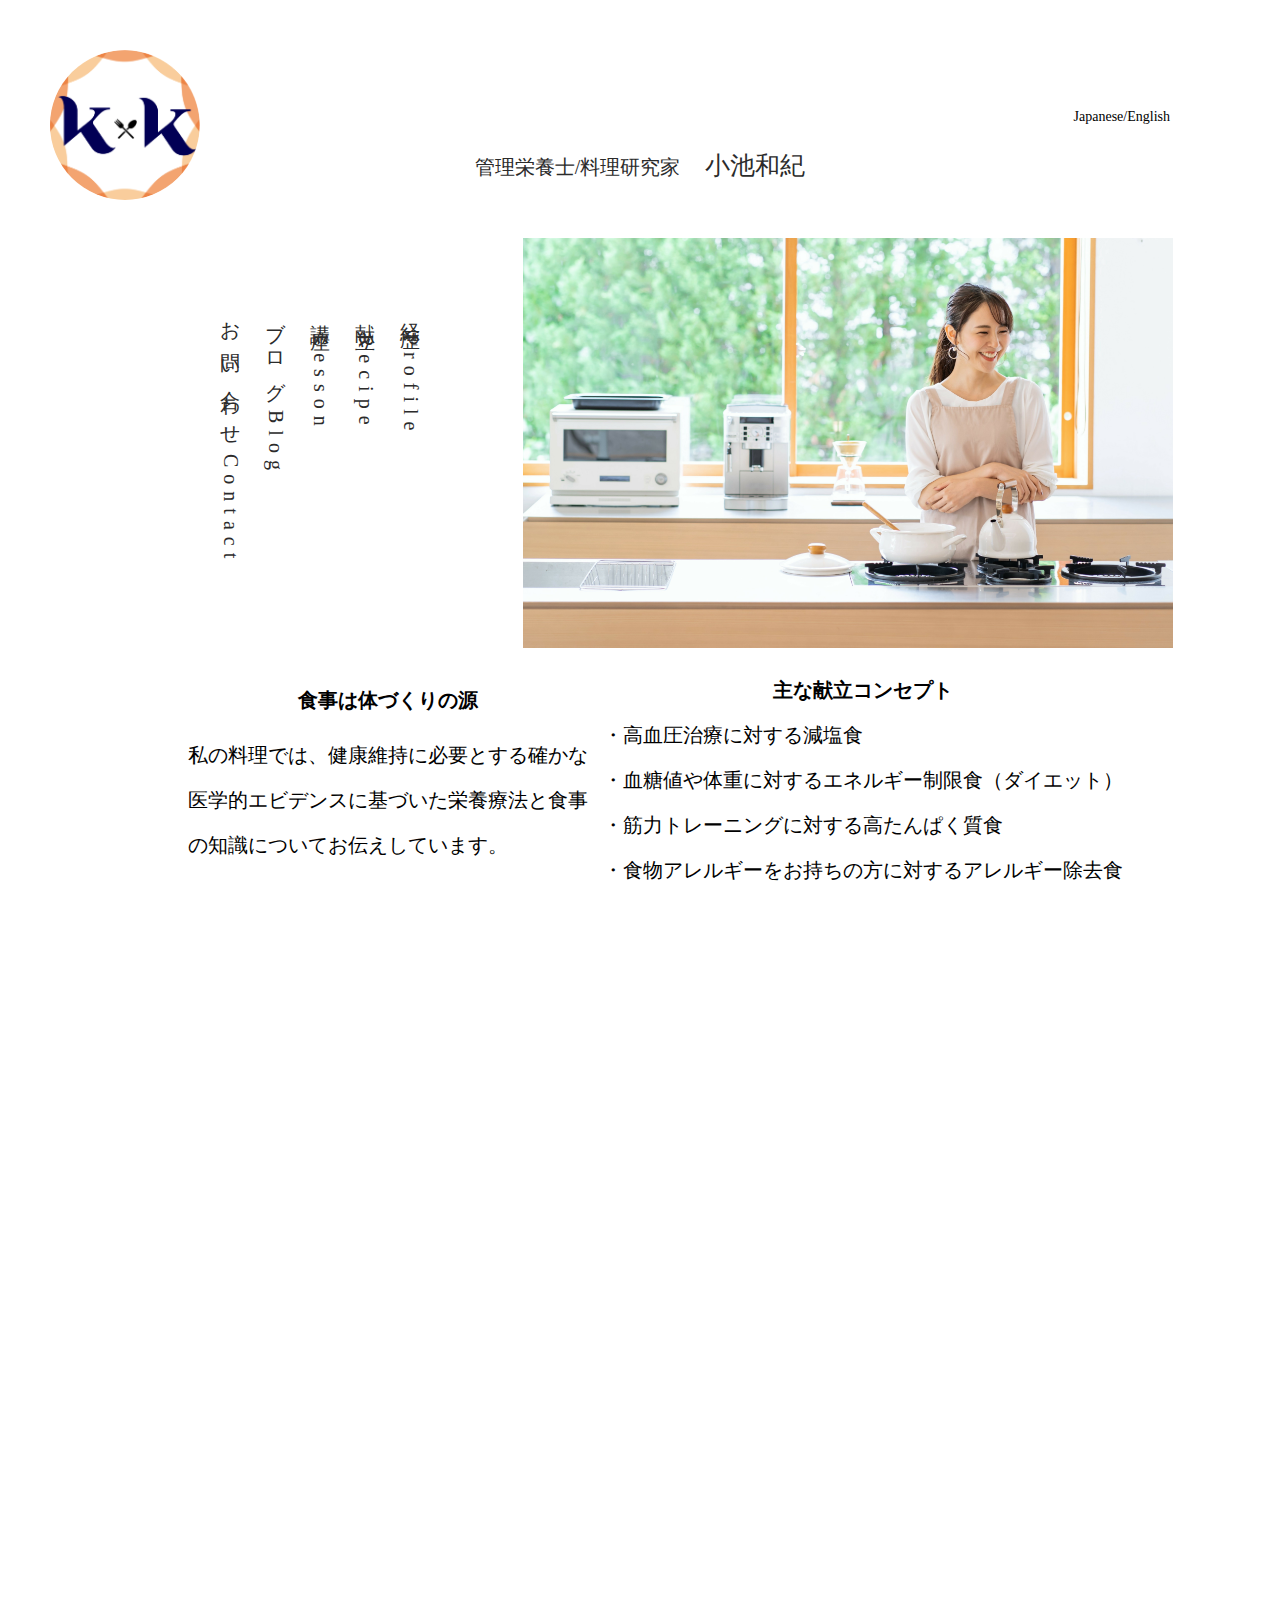
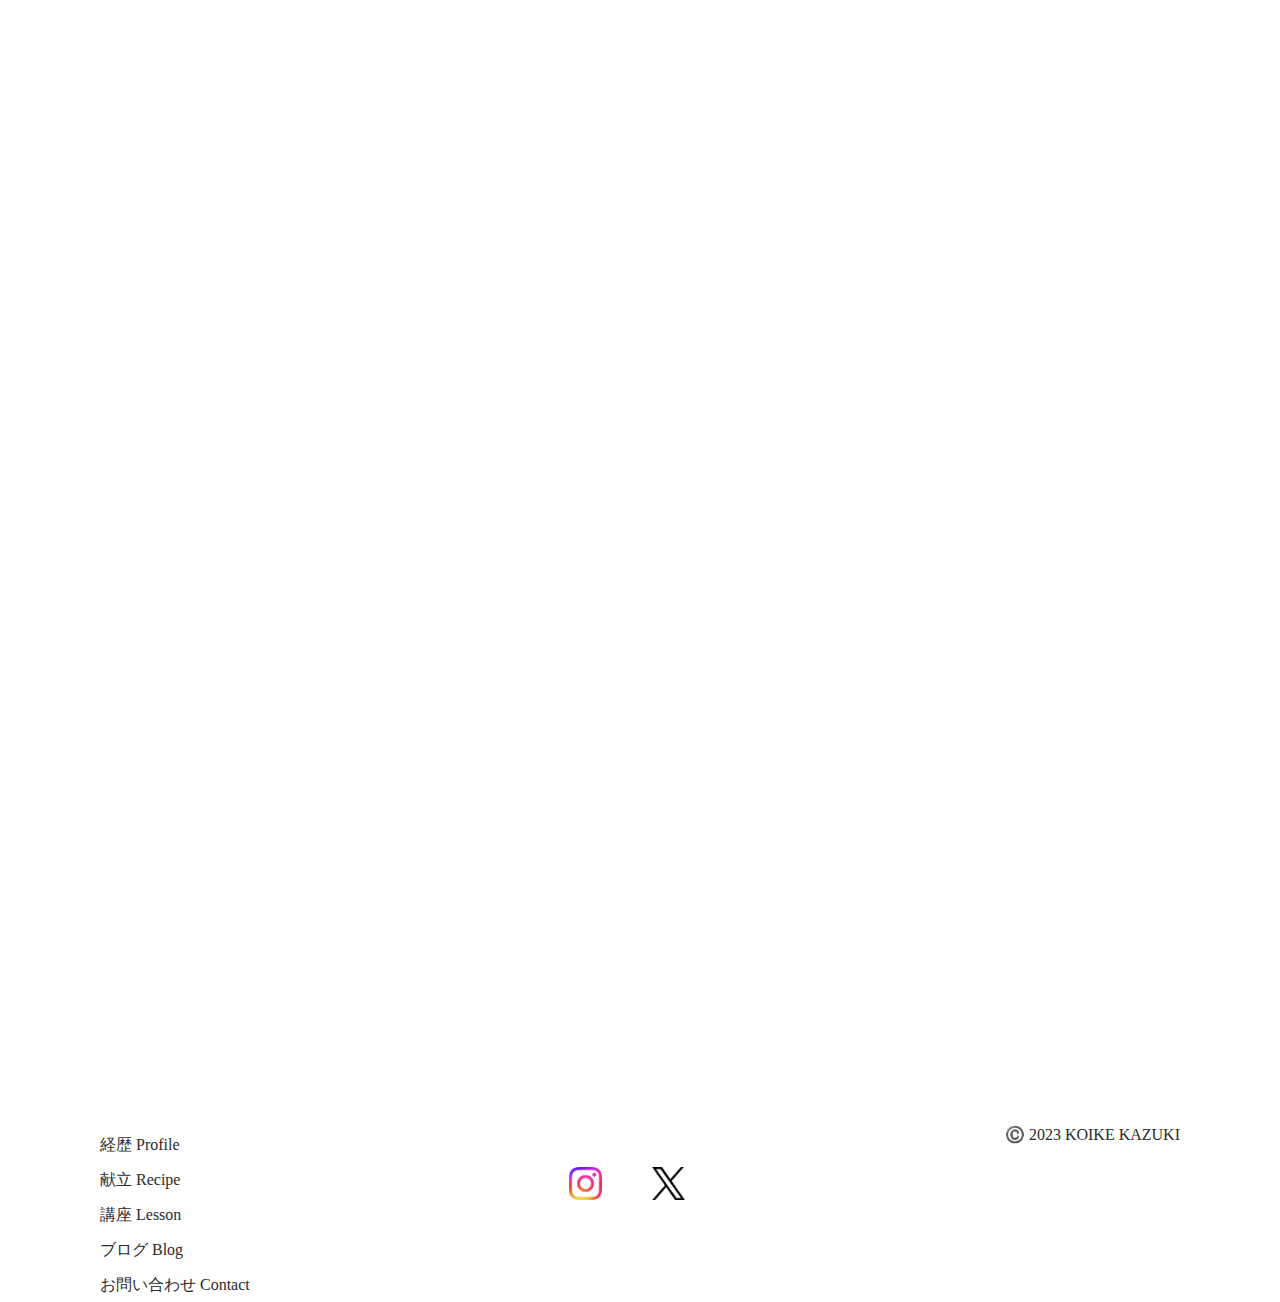
==== html/index.html @ e62d1db0 "Add files via upload" ====
<!DOCTYPE html>
<html lang="ja">
<head>
  <meta charset="utf-8">
  <meta name="viewport" content="width=device-width, initial-scale=1">
  <title>ホーム ｜ 管理栄養士 料理研究家 小池和紀 </title>
  <link rel="stylesheet" type="text/css" href="../css/reset.css">
  <link rel="stylesheet" type="text/css" href="../css/style.css">
  <link rel="icon" href="../img/mv_logo_03.png">
  <script
    src="https://code.jquery.com/jquery-3.7.1.min.js"
    integrity="sha256-/JqT3SQfawRcv/BIHPThkBvs0OEvtFFmqPF/lYI/Cxo="
    crossorigin="anonymous"></script>
  <script> alert('採用担当者様へ\nこの度は私のポートフォリオサイトを見ていただき誠に有難うございます。\nこのサイトでは、自分のプロフィールと架空の料理研究家を重ねて想定し作成しました。\nテーマは四季を大切にした暖かい印象のサイトです。\n今回はハロウィンも近いため、ハロウィン仕様にしています。\nどうぞよろしくお願い致します。'); </script>
  <script> alert('【注意！】今回、ブログ、SNSのリンク先は設定していません。'); </script>


  <link href="https://fonts.googleapis.com/css2?family=Zen+Old+Mincho&display=swap" rel="stylesheet">
</head>

<body>
<div class="l-wrapper">
<!-- ヘッダー -->
<header class="l-header">
<!-- ヘッダーロゴ -->
  <a href="index.html"><img src="../img/mv_logo_03.png" alt=ロゴ class="l-header__logo"></a>
       <div class="l-header__lang">Japanese/English</div>
<!-- ======================ハンバーガーメニュー部分============================  -->
<div class="nav">
  <input id="drawer_input" class="drawer_hidden" type="checkbox">
  <label for="drawer_input" class="drawer_open"><span></span></label>
  <!-- メニュー -->
  <nav class="nav_content">
    <ul class="nav_list">
      <li><a href="profile.html">経歴 Profile</a></li>
      <li><a href="recipe.html">献立 Recipe</a></li>
      <li><a href="lesson.html">講座 Lesson</a></li>
      <li><a href="" target="_blank" rel="noopener noreferrer">ブログ Blog</a></li>
      <li><a href="contact.html">お問い合わせ Contact</a></li>
    </ul>
  </nav>
</div>
<!-- ======================ハンバーガーメニュー部分============================  -->
</header>
<!-- メイン -->
<main>
  <div class="l-maintitle">
    <a href="index.html"><h1>管理栄養士/料理研究家<span class="c-indexname">&emsp;小池和紀</span></h1></a>
  </div>

<section class="l-main1">
    <nav class="l-mainnav">
      <ul>
      <li><a href="profile.html">経歴 Profile</a></li>
      <li><a href="recipe.html">献立 Recipe</a></li>
      <li><a href="lesson.html">講座 Lesson</a></li>
      <li><a href="" target="_blank" rel="noopener noreferrer">ブログ Blog</a></li>
      <li><a href="contact.html">お問い合わせ Contact</a></li>
      </ul>
    </nav>
      <div class="slide-items" id="js-slide">
      <img src="../img/index_bnr_04.jpeg" alt=メインバナー class="c-main1__bnrimg">
      <img src="../img/index_bnr_01.jpeg" alt=メインバナー class="c-main1__bnrimg">
      <img src="../img/index_bnr_03.jpeg" alt=メインバナー class="c-main1__bnrimg">
      </div>
</section>

<section class="l-main2">
  <div class="l-main2__explain">
      <h2>食事は体づくりの源</h2>
      <p>私の料理では、健康維持に必要とする確かな<br>医学的エビデンスに基づいた栄養療法と食事<br>の知識についてお伝えしています。</p>
  </div>
  <div class="l-main2__concept">
      <h3>主な献立コンセプト</h3>
      <ul>
        <li>・高血圧治療に対する減塩食</li>
        <li>・血糖値や体重に対するエネルギー制限食（ダイエット）</li>
        <li>・筋力トレーニングに対する高たんぱく質食</li>
        <li>・食物アレルギーをお持ちの方に対するアレルギー除去食</li>
      </ul>
  </div>
</section>

<section>
 <div class="l-info u-fade-type-up js-scroll-trigger">
      <h1 class="l-info__title">&emsp;infomation<br>&emsp;お知らせ</h1>
    <div class="l-info__contents">
      <p>2023.11.11【学会発表】<br>第45回日本臨床栄養学会総会・第44回日本臨床栄養協会総会<br>第21回大連合大会にて演題発表を予定しています！</p>
        <a href="" ><img src="../img/index_info_01.jpeg" alt="食物アレルギー講座" class="c-info__img"></a>
    </div>

    <span class="l-underline"></span>
    <div class="l-info__contents">
      <p><br>2020.11.22　【市民公開講座】<br>「市民のためのアレルギー基礎知識」にて演題発表しました！</p>
        <a href="" ><img src="../img/index_info_02.jpeg" alt="学会発表1" class="c-info__img"></a>
    </div>

    <span class="l-underline"></span>
    <div class="l-info__contents">
      <p><br>2017.11.14　【学会発表】<br>第54回糖尿病学会近畿地方会にて演題発表しました！</li></p>
          <a href="" ><img src="../img/index_info_03.jpeg" alt="学会発表2" class="c-info__img"></a>
    </div>

    <span class="l-underline"></span>
    <div class="l-info__contents">
      <p><br>2017.11.14　【学会発表】<br>第54回糖尿病学会近畿地方会にて演題発表しました！</li></p>
          <a href="" ><img src="../img/index_info_04.jpeg" alt="学会発表2" class="c-info__img"></a>
    </div>

    <span class="l-underline"></span>
    <div class="l-info__contents">
      <p><br>2017.11.14　【学会発表】<br>第54回糖尿病学会近畿地方会にて演題発表しました！</li></p>
          <a href="" ><img src="../img/index_info_05.jpeg" alt="学会発表2" class="c-info__img"></a>
    </div>

    <div class="c-catch">
            <a href="profile.html">Profile</a>
    </div>
</div>
</section>

    <section>
 <div class="l-recipe u-fade-type-up js-scroll-trigger">
  　<h1 class="l-recipe__title">&emsp;Pickup Recipe<br>&emsp;最近の献立</h1>
      <ul class="l-recipe__contents">
<div class="c-newicon">
        <li><a href="" ><img src="../img/index_recipe_01.jpeg"  alt="肉じゃが" class="c-recipe__img"></a></li>
</div>
        <li><a href="" ><img src="../img/index_recipe_02.jpeg"  alt="かぼちゃグラタン" class="c-recipe__img"></a></li>
        <li><a href="" ><img src="../img/index_recipe_03.jpeg"  alt="具たっぷり野菜スープ" class="c-recipe__img"></a></li>
        <li><a href="" ><img src="../img/index_recipe_04.jpeg"  alt="ボロネーゼ風" class="c-recipe__img"></a></li>
        <li><a href="" ><img src="../img/index_recipe_05.jpeg"  alt="カボチャコロッケ" class="c-recipe__img"></a></li>
        <li><a href="" ><img src="../img/index_recipe_06.jpeg"  alt="パンプキンサラダ" class="c-recipe__img"></a></li>
    </ul>
      <div class="c-catch">
        <a href="Recipe.html">More</a>
      </div>
</div>
    </section>
</main>

<!-- フッター -->
<footer class="l-footer">
  <nav class="l-footer__nav">
    <ul>
      <li><a href="profile.html">経歴 Profile</a></li>
      <li><a href="recipe.html">献立 Recipe</a></li>
      <li><a href="lesson.html">講座 Lesson</a></li>
      <li><a href="">ブログ Blog</a></li>
      <li><a href="contact.html">お問い合わせ Contact</a></li>
    </ul>
  </nav>

<nav class="l-footer__SNS">
  <ul class="l-button__SNS">
    <li><a href=""><img src="../img/SNS_Instagram_logo.png" alt="Instagram" class="c-button__SNS c-button__Instagram"</a></li>
    <li><a href=""><img src="../img/SNS_X_logo-black.png" alt="X" class="c-button__SNS c-button__X"</a></li>
  </ul>
</nav>
  <p class="l-footer__copyright">©️ 2023 KOIKE KAZUKI</p>

</footer>

<script src="../script/app.js"></script>

</div>
</body>
</html>
---- css/style.css ----
@charset "UTF-8";
/* reset.css済み */
/* Foundation */
/*========================================
  リンク
========================================*/
a,
a:active,
a:focus {
  color: #2b2b2b;
  text-decoration: none;
}
html, body {
  width: 100%;
}
/*========================================
  PCコンテンツ幅
========================================*/
header {
  max-width: 1366px;
  margin: 0 auto;
}
footer {
  max-width: 1366px;
  margin: 0 auto;
  }
main {
  max-width: 1366px;
  margin: 0 auto;
}
/*========================================
  背景画像設定
========================================*/
.l-wrapper {
  background-image: url("../img/all_bg_img01.png");
  background-size: cover;
  background-repeat: no-repeat;
}
@media screen and (max-width: 750px) {
.l-wrapper {
  background-size: 100%;
  }
}
@media screen and (max-width: 414px) {
.l-wrapper {
  background-size: 100% 100%;
  }
}
.l-wrapper2 {
  background-image: url("../img/all_bg_img01.png");
  background-size: cover;
  background-repeat: no-repeat;
}
@media screen and (max-width: 750px) {
.l-wrapper2 {
  background-size: 100%;
  }
}

/*========================================
  各layout
========================================*/
/* *********************ヘッダー設定******************** */
.l-header {
  width: 100%;
  display: flex;
  justify-content: space-between;
}
@media screen and (max-width: 750px) {
.l-header {
  width: 55%;
  }
}
@media screen and (max-width: 414px) {
.l-header {
  width: 30%;
  margin: 0;
  }
}
.l-header__lang {
  font-size: 14px;
  text-align: right;
  margin: 110px 110px 0 0;
}
@media screen and (max-width: 750px) {
.l-header__lang {
  margin-left: 100px;
  margin-top: 130px;
  }
}
.l-header__logo {
  width: 150px;
  height: auto;
  margin: 50px 0 0 50px;
  border-radius: 100px;
}
@media screen and (max-width: 750px) {
.l-header__logo {
  margin: 50px 0 0 0px;
  }
}
@media screen and (max-width: 414px) {
.l-header__logo {
  margin: 50px 0 0 30px;
  width: 100px;
  height: auto;
  }
}
.l-headernav {
  width: 400px;
  display:flex;
  justify-content: space-between;
  margin-top :110px;
}
@media screen and (max-width: 750px) {
.l-headernav {
  display: none;
  }
}
/* *********************メインコンテンツ設定******************** */
/* index */
.l-maintitle {
  width: 100%;
  text-align: center;
  font-size: 20px;
  font-family: YuMincho;
  margin-top: -50px;
  margin-bottom: 60px;
}
@media screen and (max-width: 750px) {
.l-maintitle {
  width: 100%;
  margin-top: 30px;
  text-align: center;
  }
}
.l-main1 {
  width: 100%;
  display: flex;
  justify-content: center;
  margin-bottom: 50px;
}
@media screen and (max-width: 750px) {
.l-main1 {
 width: 100%;
  }
}
.l-mainnav {
  writing-mode: vertical-rl;
  margin: 70px 40px 0 0;
  line-height: 45px;
  font-family: Yumincho;
  font-size: 20px;
  letter-spacing: 7px;
}
@media screen and (max-width: 750px) {
.l-mainnav {
  display: none;
  }
}
.l-main2 {
  width: 100%;
  display: flex;
  justify-content: space-around;

}
@media screen and (max-width: 750px) {
.l-main2 {
  width: 100%;
  display: initial;

 }
}
@media screen and (max-width: 414px) {
.l-main2 {
  width: 100%;
  font-size: 15px;
 }
}
.l-main2__explain {
  margin: -30px 0 140px 180px;
  font-size: 20px;
  line-height: 45px;
}
@media screen and (max-width: 750px) {
.l-main2__explain {
  margin: initial;
  font-size: 16px;
  text-align: center;
  display: block;
  margin-top: -20px;
  margin-bottom: 10px;
 }
}
@media screen and (max-width: 750px) {
.l-main2__explain > p{
  text-align: left;
	display: inline-block;
  line-height: 40px;
 }
}
@media screen and (max-width: 750px) {
.l-main2__explain > p{
  font-size: 14px;
 }
}
.l-main2__explain > h2{
  font-weight: bold;
  text-align: center;
}
.l-main2__concept {
  margin: -30px 150px 140px 0;
  font-size: 20px;
  line-height: 45px;
}
@media screen and (max-width: 750px) {
.l-main2__concept {
  margin: initial;
  font-size: 16px;
  text-align: center;
  display: block;
  margin-bottom: 20px;
 }
}
.l-main2__concept > h3{
  font-weight: bold;
  text-align: center;
}
@media screen and (max-width: 750px) {
.l-main2__concept > ul{
  text-align: left;
	display: inline-block;
  line-height: 40px;
 }
}
@media screen and (max-width: 414px) {
.l-main2__concept > ul{
  font-size: 14px;
 }
}
/* ========================================================= */
.l-info,
.l-recipe,
.l-contact,
.l-profile,
 {
  width: 100%;
}
.l-info__title,
.l-profile__title,
.l-hobby__title,
.l-lesson__title,
.l-recipedetail__title,
.l-contact__title {
  margin-bottom: 30px;
  line-height: 30px;
}
.l-info__title,
.l-recipe__title,
.l-profile__title,
.l-hobby__title,
.l-lesson__title,
.l-recipedetail__title,
.l-contact__title{
  margin-left: 100px;
  display: flex;
  align-items: center;
  justify-content: left;
}
/* *******タイトル横線******* */
.l-info__title:before,
.l-recipe__title:before,
.l-profile__title:before,
.l-hobby__title:before,
.l-lesson__title:before,
.l-recipedetail__title:before,
.l-contact__title:before {
  border-top: 1px solid;
  content: "";
  width: 3em;
}
.l-info__title:before,
.l-recipe__title:before,
.l-profile__title:before,
.l-hobby__title:before,
.l-lesson__title:before,
.l-recipedetail__title:before,
.l-contact__title:before  {
  margin-right: 1em;
  margin-left: -20px;
}
/* ***************************** */
@media screen and (max-width: 750px) {
.l-info__title,
.l-profile__title,
.l-lesson__title,
.l-recipedetail__title,
.l-recipe__title,
.l-hobby__title {
  font-size: 16px;
  margin-left: 0;
  }
}
@media screen and (max-width: 750px) {
.l-contact__title,
.l-profile__title,
.l-recipedetail__title,
.l-lesson__title {
  display: none;
 }
}
.l-info__contents {
  display: flex;
  justify-content: space-between;
  font-size: 16px;
  line-height: 30px;
  width: 60%;
  border-bottom: 2px dashed #ffbd80;
  margin: 40px auto;
}
@media screen and (max-width: 750px) {
.l-info__contents{
  font-size: 14px;
  width: 90%;
  margin: 0 0 0px 40px;
  }
}
@media screen and (max-width: 414px) {
.l-info__contents {
  margin: 0 0 0px 20px;
  }
}
/* ******************************** */
.l-profile {
  display: flex;
  justify-content: space-around;
  width:98%;
}
@media screen and (max-width: 414px) {
.l-profile {
  display: initial;
  text-align: center;
 }
}
.l-profile__contents {
  margin-bottom: 30px;
}
@media screen and (max-width: 414px) {
.l-profile__contents {
  margin: 30px 0;
 }
}
.l-profile__contents > p{
  border-bottom: 1px solid;
  line-height: 50px;
  width: 50%;
  text-align:left;
  margin: 0 auto;
}
@media screen and (max-width: 414px) {
.l-profile__contents > p {
  font-size: 14px;
  line-height: 30px;
  margin: 30px auto;
  width: 87%;
 }
}
.l-profile__skillandlicense {
  line-height: 30px;
}
@media screen and (max-width: 750px) {
.l-profile__skillandlicense {
  font-size: 14px;
 }
}
.l-profile__name > p {
  font-size: 15px;
}
.l-profile__name > h1 {
  font-size: 25px;
}
@media screen and (max-width: 750px) {
.l-profile__name > h1 {
  font-size: 20px;
 }
}
.l-profile__license {
  margin: 30px 0 30px 0
}
.l-hobby {
    width: 100%;
}
.l-hobbyimg__ex {
  margin-top: -30px;
}
.l-hobbyimg, .l-hobbyimg__ex{
  display: flex;
  justify-content: space-around;
  margin:20px 50px 50px 30px;
}
@media screen and (max-width: 750px) {
.l-hobbyimg {
  margin:0 20px 0 20px;
  }
}
@media screen and (max-width: 750px) {
.l-recipeimg {
  width: 50%;
  margin:0 20px 0 30px;
  }
}
@media screen and (max-width: 414px) {
.l-hobbyimg {
  display: initial;
  text-align: center;
  margin: 20px 0;
  }
}
@media screen and (max-width: 414px) {
.l-hobbyimg__ex {
  display: none
 }
}
/* ******************************************** */
.l-recipe__title {
  margin-bottom: 30px;
  line-height: 30px;
}
.l-recipe__contents{
  width: 100%;
  display: flex;
  flex-wrap: wrap;
  justify-content: center;
  margin: 0 auto;
}
.l-recipedetail__sidebar {
  width: 100%;
  line-height: 40px;
  margin: -100px 0 100px 0;
}
@media screen and (max-width: 750px) {
.l-recipedetail__sidebar {
  margin-top: 40px;
  }
}
@media screen and (max-width: 414px) {
.l-recipedetail__sidebar {
  margin: initial;
  }
}
.l-recipedetail__sidebar > li {
  border-bottom: 1px solid;
  width: 600px;
  margin: 0 auto;
}
@media screen and (max-width: 750px) {
.l-recipedetail__sidebar > li {
  font-size: 14px;
  }
}
@media screen and (max-width: 414px) {
.l-recipedetail__sidebar > li {
  font-size: 10px;
  }
}
.l-recipedetail__contents {
  display: flex;
  justify-content: space-around;
  line-height: 35px;
}
.l-recipedetail__materialandnutrition {
  display: flex;
  justify-content: space-around;
  margin-top: 20px;
  margin-right: 130px;
}
@media screen and (max-width: 750px) {
.l-recipedetail__materialandnutrition {
  margin: initial;
  }
}
@media screen and (max-width: 414px) {
.l-recipedetail__materialandnutrition {
  display: flex;
  justify-content: space-around;
  width: 80%;
  margin-left: 40px;
  }
}
.l-recipedetail__material {
  margin-right: 50px;
}
@media screen and (max-width: 750px) {
.l-recipedetail__contents {
  margin: 30px 30px 0 30px;
  }
}
@media screen and (max-width: 414px) {
.l-recipedetail__contents {
  display: initial;
  }
}
@media screen and (max-width: 750px) {
.l-recipedetail__contents > h3, p{
  font-size: 14px;
  line-height: 30px;
  }
}

.l-recipedetail__point {
  width: 35%;
  margin-left: 50px;
}
@media screen and (max-width: 750px) {
  .l-recipedetail__method {
    width: 43%;
  }
}
@media screen and (max-width: 414px) {
  .l-recipedetail__method {
    width: 51%;
  }
}
@media screen and (max-width: 750px) {
  .l-recipedetail__point {
    margin:initial;
    width: 40%;
  }
}
.l-recipedetail__method > h5{
  font-size: 20px;
}
.l-recipedetail__point > h6{
  font-size: 20px;
}
@media screen and (max-width: 750px) {
.l-recipedetail__method > h5 {
  font-size: 14px;
  }
}
@media screen and (max-width: 414px) {
.l-recipedetail__method > h5 {
  font-size: 14px;
  text-align: center;
  }
}
@media screen and (max-width: 414px) {
.l-recipedetail__point > h6 {
  font-size: 14px;
  text-align: center;
  }
}
@media screen and (max-width: 750px) {
.l-recipedetail__point > h6 {
  font-size: 14px;
  }
}
.l-recipedetail__methodandpoint {
  display: flex;
  justify-content: space-around;
  line-height: 40px;
  margin: 20px 150px;
}
@media screen and (max-width: 750px) {
.l-recipedetail__methodandpoint {
  margin: initial;
  font-size: 14px;
  }
}
@media screen and (max-width: 414px) {
.l-recipedetail__methodandpoint {
  width: 86%;
  margin: -30px 30px 30px 30px;
  }
}
@media screen and (max-width: 750px) {
.l-recipedetail__method  > li {
  font-size: 14px;
  line-height: 30px;
  }
}
@media screen and (max-width: 414px) {
.l-recipedetail__method {
  font-size: 12px;
  }
}
@media screen and (max-width: 414px) {
.l-recipedetail__point > p{
  font-size: 12px;
  }
}
/* ********************************************** */
.l-lesson__contents {
  width: 100%;
  display: flex;
  justify-content: center;
  margin: 20px auto;
  }
}
.l-lesson__contents h1{
  font-size: 20px;
  text-align: center;
  margin-top: -20px;
  margin-bottom: 30px;
}
.l-lesson__contents p{
  line-height: 30px;
  margin:10px 0 10px 45px;
  width: 450px;
}
@media screen and (max-width: 750px) {
.l-lesson__contents {
   font-size: 14px;
   width: 100%;
  }
}
@media screen and (max-width: 414px) {
.l-lesson__contents {
   display: initial;
   width: 100%;
  }
}
@media screen and (max-width: 750px) {
.l-lesson__contents p{
  width: 300px;
  }
}
.l-lesson__article {
  width: 100%;
  display: flex;
  justify-content: center;
}
@media screen and (max-width: 414px) {
.l-lesson__article{
  display: initial;
  }
}
.l-lesson__list {
  font-size: 20px;
  line-height: 30px;
  margin: 100px 0 0 25px;
}
@media screen and (max-width: 750px) {
.l-lesson__list {
   font-size: 16px;
   line-height: 20px;
   width: 145px;
  }
}
@media screen and (max-width: 414px) {
.l-lesson__list {
   margin: initial;
   margin-top: 30px;
   width: initial;
   text-align: center;
  }
}
.l-lesson__ex1,
.l-lesson__ex2 {
 width: 600px;
 line-height: 40px;
 font-size: 16px;
 font-family: YuMincho;
 margin:0 30px;
}
@media screen and (max-width: 750px) {
.l-lesson__ex1,
.l-lesson__ex2 {
   margin: initial;
   margin-right:  20px;
  }
}
@media screen and (max-width: 414px) {
.l-lesson__ex1,
.l-lesson__ex2 {
   width: 90%;
   margin:25px;
  }
}
.l-lesson__ex1 > h1,h2 {
  padding: 10px;
  font-size: 20px;
}
@media screen and (max-width: 750px) {
.l-lesson__ex1 > h2 {
   font-size: 16px;
   text-align: center;
  }
}
@media screen and (max-width: 750px) {
.l-lesson__ex2 > h2{
   font-size: 16px;
  }
}
@media screen and (max-width: 414px) {
.l-lesson__ex2 > h2{
   font-size: 16px;
   text-align: center;
  }
}
@media screen and (max-width: 414px) {
.l-lesson__ex2 > p{
   text-align: center;
  }
}
.l-lesson__ex2 > h1,h2 {
  padding: 10px;
  font-size: 20px;
}

.l-lesson__next {
  margin:-20px 0 20px -30px;
}
.l-lesson__next > p{
  width: 600px;
}
@media screen and (max-width: 750px) {
.l-lesson__next{
  font-size: 12px;
  width: 400px;
  }
}

/* ****************************************************/
.l-contact {
  text-align: center;
}
@media screen and (max-width: 750px) {
.l-contact {
   width: 100%;
  }
}
.l-contact > h2{
  font-size: 20px;
  margin: 30px auto;
  border-bottom: 1px solid;
  width: 40%
}
@media screen and (max-width: 414px) {
.l-contact > h2 {
   font-size: 14px;
  }
}
.l-contact__form {
  width: 80%;
  margin: 0 auto;
}
.l-contact__input {
  font-size: 16px;
  display: block;
  margin: 20px auto;
  height: 50px;
  width: 60%;
  border: 3px solid #f6f5f4;
  border-radius: 4px;
  outline: none;
}
@media screen and (max-width: 750px) {
.l-contact__input {
   font-size: 12px;
   width: 80%;
  }
}
.l-contact__text {
  font-size: 16px;
  display: block;
  margin: 20px auto;
  height: 150px;
  width: 60%;
  border: 3px solid #f6f5f4;
  border-radius: 4px;
  outline: none;
}
@media screen and (max-width: 750px) {
.l-contact__text {
   font-size: 12px;
   width: 80%;
  }
}
/* ****************************************** */
/* フッター*/
.l-footer {
  display: flex;
  justify-content: space-between;
  margin-top: 80px;
}
@media screen and (max-width: 750px) {
.l-footer {
  width: 100%;
  }
}
@media screen and (max-width: 414px) {
.l-footer {

  }
}
.l-footer__nav {
  margin-left: 100px;
  line-height: 35px;
}
@media screen and (max-width: 750px) {
.l-footer__nav {
    display: none;
  }
}
.l-footer__copyright {
  margin-right: 100px;
}
@media screen and (max-width: 750px) {
.l-footer__copyright {
  margin-top: -60px;
  margin-bottom: 20px;
  }
}
@media screen and (max-width: 414px) {
.l-footer__copyright {
  margin: 0 40px 20px  0;
  }
}
.l-button__SNS {
  display: flex;
  margin-top: 40px;
}
@media screen and (max-width: 750px) {
.l-button__SNS {
  margin: -60px 0 0 100px;
}
}
@media screen and (max-width: 414px) {
.l-button__SNS {
  margin: 0 0 20px 40px;
}
}
/* Object */

/*========================================
  各component
========================================*/
.c-main2__bnrimg {
  width: 420px;
  height: 260px;
  margin: -100px 0px 0px 180px;
}
.c-profile__bnrimg {
  width: 600px;
  height: 350px;
  margin:-80px 0 80px 250px;
}
@media screen and (max-width: 750px) {
.c-profile__bnrimg {
  width: 400px;
  height: 250px;
  margin: initial;
  margin:50px 0 0 20px;
  }
}
@media screen and (max-width: 414px) {
.c-profile__bnrimg {
  width: 90%;
  margin: 30px 0;
  }
}
.c-contact__bnrimg {
  width: 800px;
  height: 400px;
}
@media screen and (max-width: 750px) {
.c-contact__bnrimg {
  width: 90%;
  height: 350px;
  }
}
@media screen and (max-width: 414px) {
.c-contact__bnrimg {
  height: 250px;
  margin-top: 30px;
  }
}
.c-lesson__bnrimg {
  width: 600px;
  height: 350px;
}
@media screen and (max-width: 750px) {
.c-lesson__bnrimg  {
  width: 480px;
  height: 280px;
  }
}
@media screen and (max-width: 414px) {
.c-lesson__bnrimg  {
   margin: initial;
   width: 88%;
   height: 250px;
   margin-left: 24px;
   margin-top: 30px;
  }
}
.c-info__img{
  width: 310px;
  height: 120px;
  margin-top: -30px;
  border-radius: 10%;
}
@media screen and (max-width: 750px) {
.c-info__img{
  width: 260px;
  height: 100px;
  margin-top: 10px;
  }
}
@media screen and (max-width: 414px) {
.c-info__img{
  display: none;
  }
}
.c-recipe__img {
  width: 350px;
  height: 250px;
  margin:20px 30px 50px 40px;
  border-radius: 10%;
}
@media screen and (max-width: 750px) {
.c-recipe__img {
  width: 300px;
  margin: 20px;
  }
}
.c-recipedetail__img {
  width: 380px;
  height: 240px;
}
@media screen and (max-width: 750px) {
.c-recipedetail__img {
  width: 340px;
  height: 220px;
  margin: auto 30px;
  }
}
.c-indexname {
  font-size: 25px
}
/* project */
.c-catch {
  margin-top: 40px;
  margin-right:15px;
  display: flex;
  align-items: center;
  justify-content: center;
}

@media screen and (max-width: 750px) {
.c-catch {
  font-size: 12px;
  }
}
.c-catch:before  {
  border-top: 1px solid;
  content: "";
  width: 3em;
}
.c-catch:before {
  margin-right: 1em;
}
.c-hobbyimg {
  width: 400px;
  height: 300px;
}
@media screen and (max-width: 750px) {
.c-hobbyimg {
  width: 210px;
  height: 150px;
  margin: 0 10px;
  }
}
@media screen and (max-width: 414px) {
.c-hobbyimg {
  width: 280px;
  height: 180px;
  margin: 20px 20px;
  }
}
.c-lesson__img1{
  width: 500px;
  height: 300px;
  margin: 100px 10px 0 50px;
}
.c-lesson__img2{
  width: 500px;
  height: 300px;
  margin: 100px 0px 0 -100px;
}
@media screen and (max-width: 750px) {
  .c-lesson__img1,
  .c-lesson__img2 {
  width: 260px;
  height: 180px;
  }
}
@media screen and (max-width: 750px) {
  .c-lesson__img1 {
  margin: 150px 0 0px 80px;
  }
}
@media screen and (max-width: 414px) {
  .c-lesson__img1 {
  margin: initial;
  margin: 30px 0 -20px 50px;
  }
}
@media screen and (max-width: 750px) {
  .c-lesson__img2 {
  margin: 100px 30px 0 -20px;
  }
}
@media screen and (max-width: 414px) {
  .c-lesson__img2 {
  display:none;
  }
}
.c-button__contact {
  float:right;
  margin-right: 200px;
  background-color: #ffbd80;
  color: #fff;
  font-size:18px;
  width: 100px;
  height: 50px;
  border: none;
  border-radius: 5px;
}
@media screen and (max-width: 750px) {
.c-button__contact {
   font-size: 16px;
   width: 80px;
   height: 30px;
   margin: 0 110px 100px 0;
  }
}
.c-lesson__badge {
  margin: 0 20px;
  padding: 10px 10px;
  color: black;
  font-size: 16px;
  vertical-align: middle;
  border-radius: 10px;
  }
@media screen and (max-width: 750px) {
.c-lesson__badge {
  font-size: 14px;
 }
}
@media screen and (max-width: 414px) {
.c-lesson__badge {
  font-size: 10px;
  margin: 0 5px 0 20px;
 }
}
.c-badge__blue {
  background: #7acee6;
}
.c-badge__pink {
  background: #fac3ea;
}
.c-badge__orange {
  background: #f2af29;
}
.c-badge__skyblue {
  background: #b4f6fa;
}
.c-badge__yellow {
  background: #fcfa53;
}
.c-badge__lightorange {
  background: #fcb756;
}
.c-badge__lightgreen {
  background: #7efa6b;
}
.c-button__SNS {
  width: 33px;
  height: 33px;
}
.c-button__Instagram {
  margin-right: 50px;
}
/* utilitiy */

/* ================================ハンバーガーメニュー ========================*/

.drawer_hidden {
 display: none;
}
/* ハンバーガーメニュー表示非表示 */
.nav {
 display:none;
}
@media screen and (max-width: 750px) {
.nav {
 display:initial;
  }
}
/* 設置スペース */
.drawer_open {
 margin-left: -150px;
 margin-top: 30px;
 display: flex;
 height: 60px;
 width: 60px;
 justify-content: center;
 align-items: center;
 position: relative;
 z-index: 100;
 cursor: pointer;
}
@media screen and (max-width: 750px) {
.drawer_open {
  width: 100%;
  }
}
/* ハンバーガーメニューのアイコン */
.drawer_open span,
.drawer_open span:before,
.drawer_open span:after {
 content: '';
 display: block;
 height: 3px;
 width: 30px;
 border-radius: 3px;
 background: #333;
 transition: 0.5s;
 position: absolute;
}

/* 三本線の一番上の棒の位置調整 */
.drawer_open span:before {
 bottom: 8px;
 margin-left: 8px;
}
/* 三本線の一番下の棒の位置調整 */
.drawer_open span:after {
 top: 8px;
 margin-left: 8px;
}
/* アイコンがクリックされたら真ん中の線を透明にする */
#drawer_input:checked ~ .drawer_open span {
 background: rgba(255, 255, 255, 0);
}
/* アイコンがクリックされたらアイコンが×印になように上下の線を回転 */
#drawer_input:checked ~ .drawer_open span::before {
 bottom: 0;
 transform: rotate(45deg);
}
#drawer_input:checked ~ .drawer_open span::after {
 top: 0;
 transform: rotate(-45deg);
}
/* メニューのデザイン*/
.nav_content {
 width: 100%;
 height: 100%;
 position: fixed;
 top: 0;
 left: 100%;
 z-index: 99;
 background: orange;
 transition: .5s;
 text-align: center;
 line-height: 60px;
 opacity: 95%;
}

/* メニュー黒ポチを消す */
.nav_list {
 width:40%;
 font-size: 20px;
 margin-top: 80px;
 list-style: none;
 font-family: 'Amatic SC', cursive;
}
@media screen and (max-width: 750px) {
.nav_list {
  font-size: 14px;
  }
}
/* アイコンがクリックされたらメニューを表示 */
#drawer_input:checked ~ .nav_content {
 left: 60%;/* メニューを画面に入れる */
}

/*========================================== アニメーションの適応 =============================================*/
.c-catch a{
  transition: all .3s ease-out;
}
.c-catch a:hover {
  transform: translateX(10px) translateY(-10px);
  color: white;
  background: navy;
  padding: 5px 20px;
  border-radius: 20px;
  font-size:16px;
}

.l-mainnav a{
  transition: all .3s ease-out;
}
.l-mainnav a:hover {
  transform: translateY(10px);
  background: orange;
  color: white;
  padding: 15px;
  border-radius: 20px;
}
.c-button__contact{
  transition: all .3s ease-out;
}
.c-button__contact:hover{
  transform: translateX(5px) translateY(-5px);
  color: #000;
  font-size: 19px;
}
.l-headernav a {
  position: relative;
  display: inline-block;
  text-decoration: none;
}
.l-headernav a:hover {
  transition: all .3s ease-out;
  color: navy;
  font-weight: bold;
  font-size: 18px;
}
.l-headernav a::after {
  position: absolute;
  bottom: -6px;
  left: 0;
  content: '';
  width: 100%;
  height: 3px;
  background: #000000;
  transform: scale(0, 1);
  transform-origin: left top;
  transition: transform .3s;
}
.l-headernav a:hover::after {
  transform: scale(1, 1);
}
.c-recipe__img:hover, .c-info__img:hover, .c-hobbyimg:hover {
 box-shadow: 10px 10px 10px rgba(0,0,0,0.5);
 transform: translateY(-3px);
 transition-duration: 0.5s;
}

.c-recipedetail__img:hover {
 transform: scale(1.3);
 transition-duration: 0.5s;
}

.c-button__SNS:hover {
  transform: scale(1.2);
  transition-duration: 0.5s;
}

/* ===============================画面アニメーション処理 =========================*/
.u-fade-type-up{
    transform: translateY(50px);
    opacity: 0;
}

/* トリガー発火でis-activeを付与 */
.u-fade-type-up.is-active{
    transition: .6s;
    transform: translateY(0);
    opacity: 1;
}

/*========================================== js＋画像スライドの適応 =============================================*/
.slide-items {
  list-style: none;
  position: relative;
  width: 650px;
  height: 410px;
  overflow: hidden;
  margin: 0 -100px 0 50px;
}
@media screen and (max-width: 750px) {
  .slide-items  {
  width: 100%;
  margin: initial;
 }
}
@media screen and (max-width: 414px) {
  .slide-items  {
  width: 100%;
  height: 300px;
 }
}
.slide-items img {
  position: absolute;
  top: 0;
  left: 0;
  right: 0;
  width: 100%;
  height: 100%;
  transition: 4s linear transform .4s;
  object-fit: cover;
}
@media screen and (max-width: 750px) {
  .slide-items  {
  width: 85%;
 }
}
.slide-items .zoom {
  transform: scale(1.05);
}
/* =================================あしらい======================================== */
/* pickuprexipeにNEWマーク */
.c-newicon{
    position: relative;
    margin-top:-15px;
    background: #FDF5E6;

}

.c-newicon::before{
    content: "NEW";
    background-color: orange;
    padding:5px 25px;
}
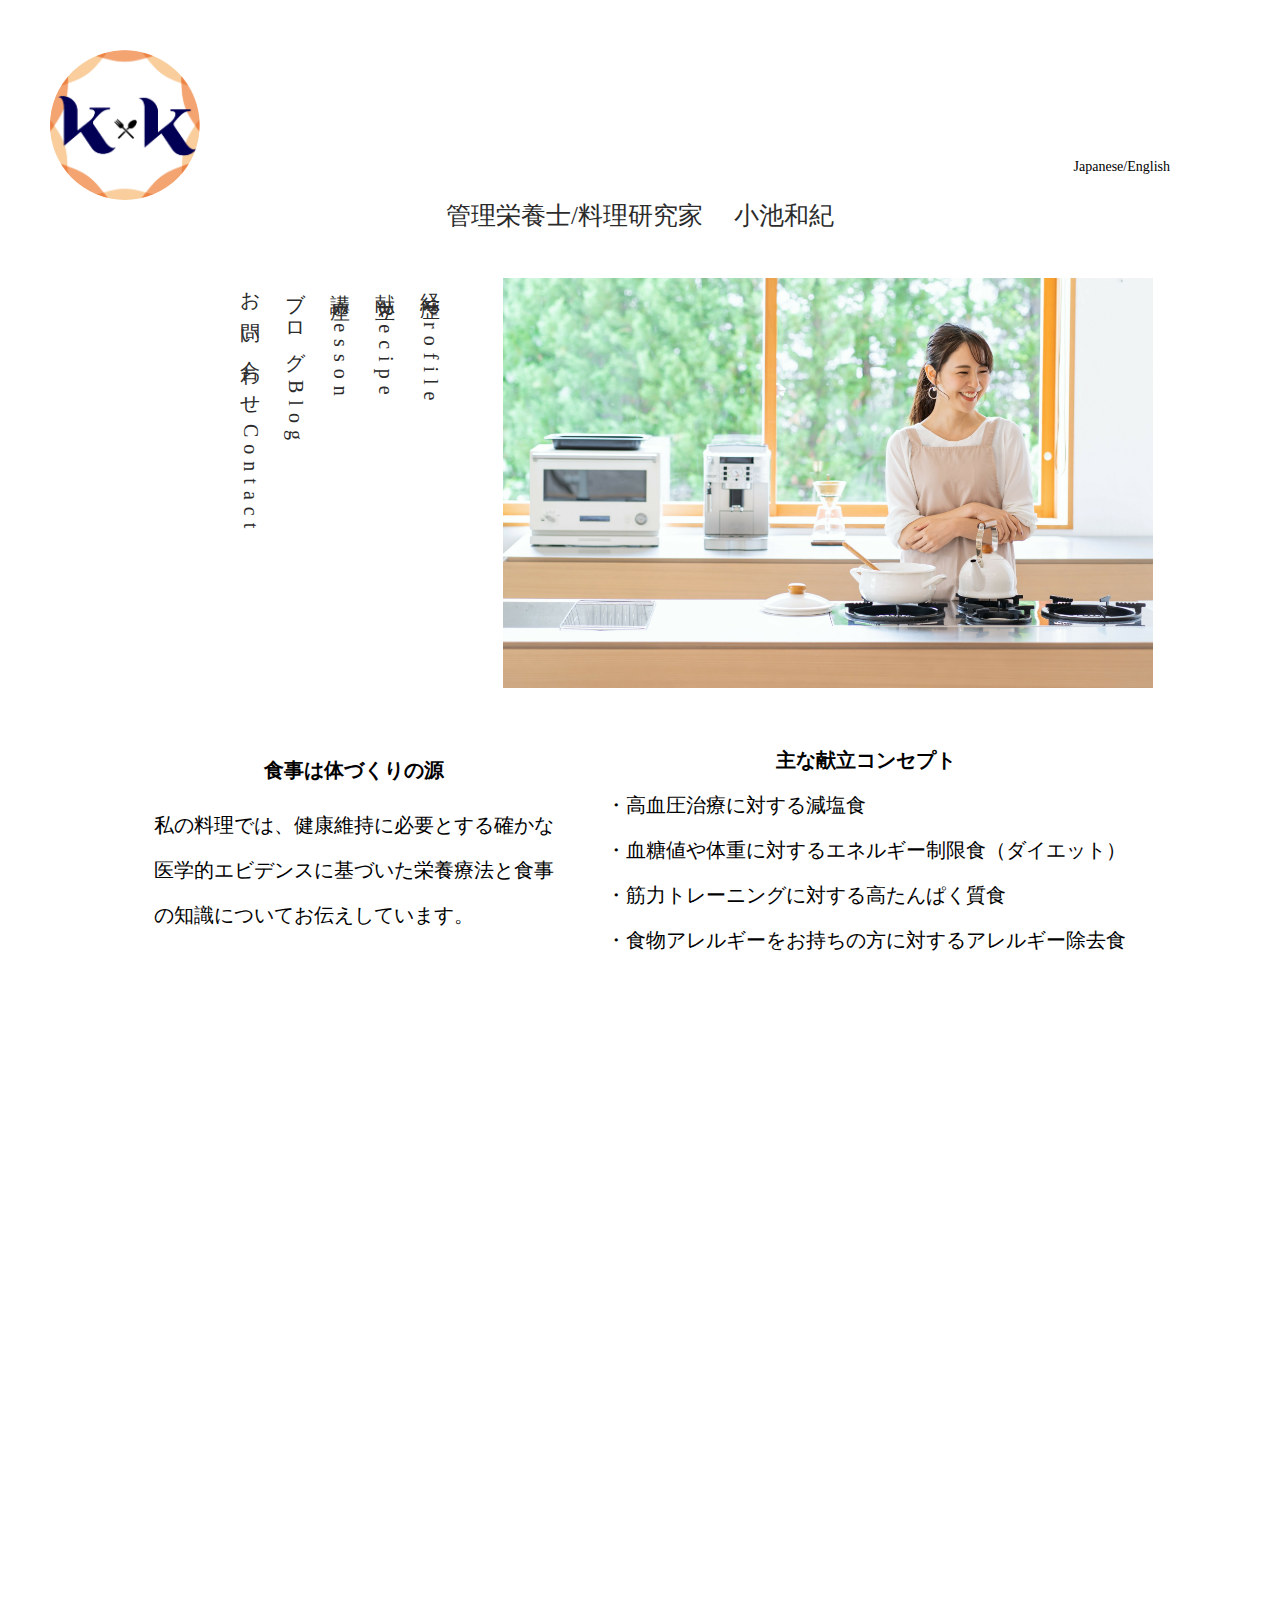
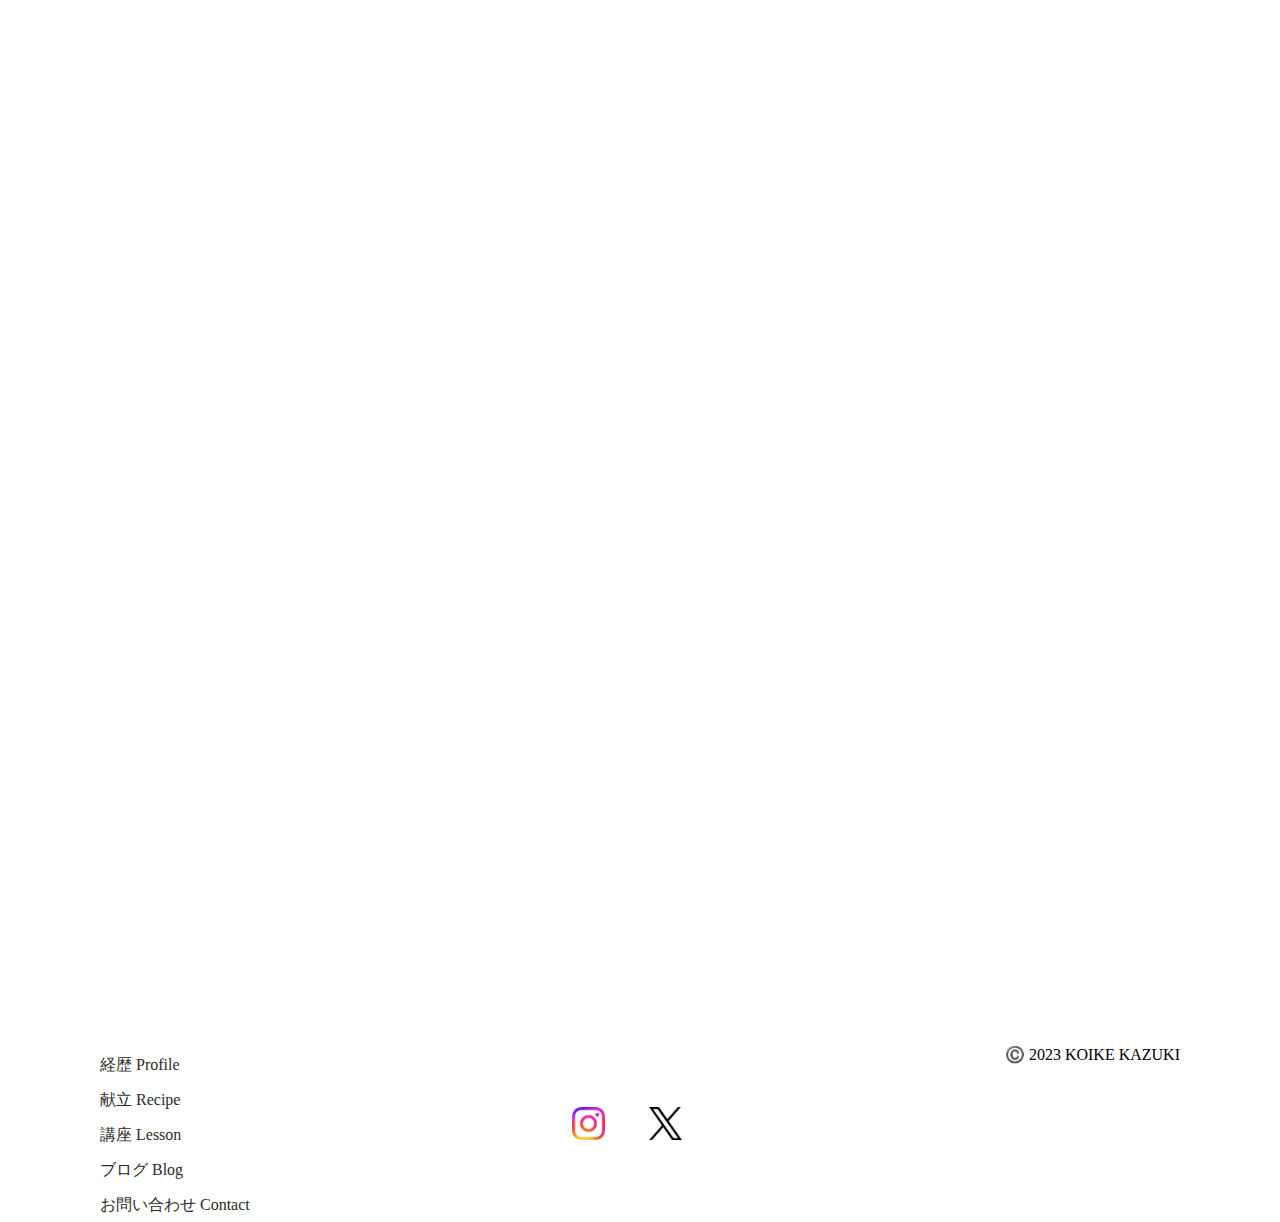
==== commit 6f1edb84: "Add files via upload" ====
--- a/html/index.html
+++ b/html/index.html
@@ -5,16 +5,12 @@
   <meta name="viewport" content="width=device-width, initial-scale=1">
   <title>ホーム ｜ 管理栄養士 料理研究家 小池和紀 </title>
   <link rel="stylesheet" type="text/css" href="../css/reset.css">
-  <link rel="stylesheet" type="text/css" href="../css/style.css">
+  <link rel="stylesheet" type="text/css" href="../css/FLOCSS.css">
   <link rel="icon" href="../img/mv_logo_03.png">
   <script
     src="https://code.jquery.com/jquery-3.7.1.min.js"
     integrity="sha256-/JqT3SQfawRcv/BIHPThkBvs0OEvtFFmqPF/lYI/Cxo="
     crossorigin="anonymous"></script>
-  <script> alert('採用担当者様へ\nこの度は私のポートフォリオサイトを見ていただき誠に有難うございます。\nこのサイトでは、自分のプロフィールと架空の料理研究家を重ねて想定し作成しました。\nテーマは四季を大切にした暖かい印象のサイトです。\n今回はハロウィンも近いため、ハロウィン仕様にしています。\nどうぞよろしくお願い致します。'); </script>
-  <script> alert('【注意！】今回、ブログ、SNSのリンク先は設定していません。'); </script>
-
-
   <link href="https://fonts.googleapis.com/css2?family=Zen+Old+Mincho&display=swap" rel="stylesheet">
 </head>
 
@@ -23,8 +19,8 @@
 <!-- ヘッダー -->
 <header class="l-header">
 <!-- ヘッダーロゴ -->
-  <a href="index.html"><img src="../img/mv_logo_03.png" alt=ロゴ class="l-header__logo"></a>
-       <div class="l-header__lang">Japanese/English</div>
+  <a href="index.html"><img src="../img/mv_logo_03.png" alt=ロゴ class="p-header__logo"></a>
+       <div class="p-header__lang">Japanese/English</div>
 <!-- ======================ハンバーガーメニュー部分============================  -->
 <div class="nav">
   <input id="drawer_input" class="drawer_hidden" type="checkbox">
@@ -40,16 +36,15 @@
     </ul>
   </nav>
 </div>
-<!-- ======================ハンバーガーメニュー部分============================  -->
 </header>
 <!-- メイン -->
 <main>
-  <div class="l-maintitle">
-    <a href="index.html"><h1>管理栄養士/料理研究家<span class="c-indexname">&emsp;小池和紀</span></h1></a>
+  <div class="p-about__title">
+    <a href="index.html"><h1>管理栄養士/料理研究家 &emsp;小池和紀</h1></a>
   </div>
 
-<section class="l-main1">
-    <nav class="l-mainnav">
+<section class="p-about">
+    <nav class="p-about__nav">
       <ul>
       <li><a href="profile.html">経歴 Profile</a></li>
       <li><a href="recipe.html">献立 Recipe</a></li>
@@ -58,79 +53,75 @@
       <li><a href="contact.html">お問い合わせ Contact</a></li>
       </ul>
     </nav>
-      <div class="slide-items" id="js-slide">
-      <img src="../img/index_bnr_04.jpeg" alt=メインバナー class="c-main1__bnrimg">
-      <img src="../img/index_bnr_01.jpeg" alt=メインバナー class="c-main1__bnrimg">
-      <img src="../img/index_bnr_03.jpeg" alt=メインバナー class="c-main1__bnrimg">
+      <div class="p-about__img" id="js-slide">
+      <img src="../img/index_bnr_04.jpeg" alt="メインバナー">
+      <img src="../img/index_bnr_01.jpeg" alt="メインバナー">
+      <img src="../img/index_bnr_03.jpeg" alt="メインバナー">
       </div>
 </section>
 
-<section class="l-main2">
-  <div class="l-main2__explain">
-      <h2>食事は体づくりの源</h2>
+<section class="p-about__contents">
+  <div class="p-about__explain">
+    <h2>食事は体づくりの源</h2>
       <p>私の料理では、健康維持に必要とする確かな<br>医学的エビデンスに基づいた栄養療法と食事<br>の知識についてお伝えしています。</p>
   </div>
-  <div class="l-main2__concept">
-      <h3>主な献立コンセプト</h3>
-      <ul>
-        <li>・高血圧治療に対する減塩食</li>
-        <li>・血糖値や体重に対するエネルギー制限食（ダイエット）</li>
-        <li>・筋力トレーニングに対する高たんぱく質食</li>
-        <li>・食物アレルギーをお持ちの方に対するアレルギー除去食</li>
-      </ul>
+  <div class="p-about__concept">
+    <h3>主な献立コンセプト</h3>
+        <p>・高血圧治療に対する減塩食</p>
+        <p>・血糖値や体重に対するエネルギー制限食（ダイエット）</p>
+        <p>・筋力トレーニングに対する高たんぱく質食</p>
+        <p>・食物アレルギーをお持ちの方に対するアレルギー除去食</p>
   </div>
 </section>
 
 <section>
- <div class="l-info u-fade-type-up js-scroll-trigger">
-      <h1 class="l-info__title">&emsp;infomation<br>&emsp;お知らせ</h1>
-    <div class="l-info__contents">
+<div class="u-fade-type-up js-scroll-trigger">
+    <h1 class="c-title">&emsp;infomation<br>&emsp;お知らせ</h1>
+
+    <div class="p-indexinfo__contents">
       <p>2023.11.11【学会発表】<br>第45回日本臨床栄養学会総会・第44回日本臨床栄養協会総会<br>第21回大連合大会にて演題発表を予定しています！</p>
-        <a href="" ><img src="../img/index_info_01.jpeg" alt="食物アレルギー講座" class="c-info__img"></a>
+      <a href="" ><img src="../img/index_info_01.jpeg" alt="食物アレルギー講座" class="p-indexinfo__img"></a>
     </div>
 
-    <span class="l-underline"></span>
-    <div class="l-info__contents">
-      <p><br>2020.11.22　【市民公開講座】<br>「市民のためのアレルギー基礎知識」にて演題発表しました！</p>
-        <a href="" ><img src="../img/index_info_02.jpeg" alt="学会発表1" class="c-info__img"></a>
+    <div class="p-indexinfo__contents">
+      <p>2023.11.11【学会発表】<br>第45回日本臨床栄養学会総会・第44回日本臨床栄養協会総会<br>第21回大連合大会にて演題発表を予定しています！</p>
+      <a href="" ><img src="../img/index_info_01.jpeg" alt="食物アレルギー講座" class="p-indexinfo__img"></a>
     </div>
 
-    <span class="l-underline"></span>
-    <div class="l-info__contents">
-      <p><br>2017.11.14　【学会発表】<br>第54回糖尿病学会近畿地方会にて演題発表しました！</li></p>
-          <a href="" ><img src="../img/index_info_03.jpeg" alt="学会発表2" class="c-info__img"></a>
+    <div class="p-indexinfo__contents">
+      <p>2023.11.11【学会発表】<br>第45回日本臨床栄養学会総会・第44回日本臨床栄養協会総会<br>第21回大連合大会にて演題発表を予定しています！</p>
+      <a href="" ><img src="../img/index_info_01.jpeg" alt="食物アレルギー講座" class="p-indexinfo__img"></a>
     </div>
 
-    <span class="l-underline"></span>
-    <div class="l-info__contents">
-      <p><br>2017.11.14　【学会発表】<br>第54回糖尿病学会近畿地方会にて演題発表しました！</li></p>
-          <a href="" ><img src="../img/index_info_04.jpeg" alt="学会発表2" class="c-info__img"></a>
+    <div class="p-indexinfo__contents">
+      <p>2023.11.11【学会発表】<br>第45回日本臨床栄養学会総会・第44回日本臨床栄養協会総会<br>第21回大連合大会にて演題発表を予定しています！</p>
+      <a href="" ><img src="../img/index_info_01.jpeg" alt="食物アレルギー講座" class="p-indexinfo__img"></a>
     </div>
 
-    <span class="l-underline"></span>
-    <div class="l-info__contents">
-      <p><br>2017.11.14　【学会発表】<br>第54回糖尿病学会近畿地方会にて演題発表しました！</li></p>
-          <a href="" ><img src="../img/index_info_05.jpeg" alt="学会発表2" class="c-info__img"></a>
+    <div class="p-indexinfo__contents">
+      <p>2023.11.11【学会発表】<br>第45回日本臨床栄養学会総会・第44回日本臨床栄養協会総会<br>第21回大連合大会にて演題発表を予定しています！</p>
+      <a href="" ><img src="../img/index_info_01.jpeg" alt="食物アレルギー講座" class="p-indexinfo__img"></a>
     </div>
 
     <div class="c-catch">
-            <a href="profile.html">Profile</a>
+      <a href="profile.html">Profile</a>
     </div>
+
 </div>
 </section>
 
-    <section>
- <div class="l-recipe u-fade-type-up js-scroll-trigger">
-  　<h1 class="l-recipe__title">&emsp;Pickup Recipe<br>&emsp;最近の献立</h1>
-      <ul class="l-recipe__contents">
+<section>
+<div class="u-fade-type-up js-scroll-trigger">
+  　<h1 class="c-title">&emsp;Pickup Recipe<br>&emsp;最近の献立</h1>
+    <ul class="p-indexrecipe__contents">
 <div class="c-newicon">
-        <li><a href="" ><img src="../img/index_recipe_01.jpeg"  alt="肉じゃが" class="c-recipe__img"></a></li>
-</div>
-        <li><a href="" ><img src="../img/index_recipe_02.jpeg"  alt="かぼちゃグラタン" class="c-recipe__img"></a></li>
-        <li><a href="" ><img src="../img/index_recipe_03.jpeg"  alt="具たっぷり野菜スープ" class="c-recipe__img"></a></li>
-        <li><a href="" ><img src="../img/index_recipe_04.jpeg"  alt="ボロネーゼ風" class="c-recipe__img"></a></li>
-        <li><a href="" ><img src="../img/index_recipe_05.jpeg"  alt="カボチャコロッケ" class="c-recipe__img"></a></li>
-        <li><a href="" ><img src="../img/index_recipe_06.jpeg"  alt="パンプキンサラダ" class="c-recipe__img"></a></li>
+        <li><a href="" ><img src="../img/index_recipe_01.jpeg"  alt="肉じゃが" class="p-indexrecipe__img"></a></li>
+                 </div>
+        <li><a href="" ><img src="../img/index_recipe_02.jpeg"  alt="かぼちゃグラタン" class="p-indexrecipe__img"></a></li>
+        <li><a href="" ><img src="../img/index_recipe_03.jpeg"  alt="具たっぷり野菜スープ" class="p-indexrecipe__img"></a></li>
+        <li><a href="" ><img src="../img/index_recipe_04.jpeg"  alt="ボロネーゼ風" class="p-indexrecipe__img"></a></li>
+        <li><a href="" ><img src="../img/index_recipe_05.jpeg"  alt="カボチャコロッケ" class="p-indexrecipe__img"></a></li>
+        <li><a href="" ><img src="../img/index_recipe_06.jpeg"  alt="パンプキンサラダ" class="p-indexrecipe__img"></a></li>
     </ul>
       <div class="c-catch">
         <a href="Recipe.html">More</a>
@@ -141,7 +132,7 @@
 
 <!-- フッター -->
 <footer class="l-footer">
-  <nav class="l-footer__nav">
+  <nav class="p-footer__nav">
     <ul>
       <li><a href="profile.html">経歴 Profile</a></li>
       <li><a href="recipe.html">献立 Recipe</a></li>
@@ -151,14 +142,11 @@
     </ul>
   </nav>
 
-<nav class="l-footer__SNS">
-  <ul class="l-button__SNS">
-    <li><a href=""><img src="../img/SNS_Instagram_logo.png" alt="Instagram" class="c-button__SNS c-button__Instagram"</a></li>
-    <li><a href=""><img src="../img/SNS_X_logo-black.png" alt="X" class="c-button__SNS c-button__X"</a></li>
-  </ul>
-</nav>
-  <p class="l-footer__copyright">©️ 2023 KOIKE KAZUKI</p>
-
+  <div class="p-SNS__button">
+    <a href=""><img src="../img/SNS_Instagram_logo.png" alt="Instagram" class="c-button__SNS"></a>
+    <a href=""><img src="../img/SNS_X_logo-black.png" alt="X" class="c-button__SNS"></a>
+ </div>
+ <div class="p-footer__copyright">©️ 2023 KOIKE KAZUKI</div>
 </footer>
 
 <script src="../script/app.js"></script>
--- a/css/FLOCSS.css
+++ b/css/FLOCSS.css
@@ -0,0 +1,1289 @@
+
+/* ==========================Foundation=================== */
+@charset "UTF-8";
+/* _reset.scss */
+html, body, div, span, applet, object, iframe,
+h1, h2, h3, h4, h5, h6, p, blockquote, pre,
+a, abbr, acronym, address, big, cite, code,
+del, dfn, em, img, ins, kbd, q, s, samp,
+small, strike, strong, sub, sup, tt, var,
+b, u, i, center,
+dl, dt, dd, ol, ul, li,
+fieldset, form, label, legend,
+table, caption, tbody, tfoot, thead, tr, th, td,
+article, aside, canvas, details, embed,
+figure, figcaption, footer, header, hgroup,
+menu, nav, output, ruby, section, summary,
+time, mark, audio, video {
+	margin: 0;
+	padding: 0;
+	border: 0;
+	font-size: 100%;
+	font: inherit;
+	vertical-align: baseline;
+}
+/* HTML5 display-role reset for older browsers */
+article, aside, details, figcaption, figure,
+footer, header, hgroup, menu, nav, section {
+	display: block;
+}
+body {
+	line-height: 1;
+}
+ol, ul {
+	list-style: none;
+}
+blockquote, q {
+	quotes: none;
+}
+blockquote:before, blockquote:after,
+q:before, q:after {
+	content: '';
+	content: none;
+}
+table {
+	border-collapse: collapse;
+	border-spacing: 0;
+}
+
+/* _base.scss  */
+a,
+a:active,
+a:focus {
+  color: #2b2b2b;
+  text-decoration: none;
+}
+html, body {
+	width: 100%;
+}
+header, main, footer,section {
+  max-width: 1366px;
+	margin: 0 auto;
+}
+/* ==========================layout=================== */
+/*========================================
+l-wrapper.scss  //600pxくらいで縦が崩れる？
+========================================*/
+.l-wrapper {
+  background-image: url("../img/all_bg_img01.png");
+  background-size: cover;
+  background-repeat: no-repeat;
+}
+@media screen and (max-width: 750px) {
+.l-wrapper {
+  background-size: 100% ;
+  }
+}
+@media screen and (max-width: 414px) {
+.l-wrapper {
+  background-size: 100% 100%;
+  }
+}
+.l-wrapper2 {
+  background-image: url("../img/all_bg_img01.png");
+  background-size: cover;
+  background-repeat: no-repeat;
+}
+@media screen and (max-width: 750px) {
+.l-wrapper2 {
+  background-size: 100%;
+  }
+}
+/*========================================
+  header.scss
+========================================*/
+.l-header {
+  width: 100%;
+  display: flex;
+  justify-content: space-between;
+}
+@media screen and (max-width: 750px) {
+.l-header {
+  width: 55%;
+  }
+}
+@media screen and (max-width: 414px) {
+.l-header {
+  width: 30%;
+  }
+}
+/*========================================
+  footer.scss
+========================================*/
+.l-footer {
+  display: flex;
+  justify-content: space-between;
+  margin-top: 80px;
+}
+/*========================================
+  contents.scss
+========================================*/
+/* .l-contents {
+  width: 100%;
+} */
+/* ==========================Object(component)=================== */
+/* button */
+.c-button__SNS {
+  width: 33px;
+  height: 33px;
+  padding: 20px;
+}
+.c-button__SNS:hover {
+  transform: scale(1.2);
+  transition-duration: 0.5s;
+}
+.c-button__submit {
+  float:right;
+  margin-right: 200px;
+  background-color: #ffbd80;
+  color: #fff;
+  font-size:18px;
+  width: 100px;
+  height: 50px;
+  border: none;
+  border-radius: 5px;
+}
+@media screen and (max-width: 750px) {
+.c-button__submit{
+   font-size: 16px;
+   width: 80px;
+   height: 30px;
+   margin: -15px 0 0 110px;
+  }
+}
+.c-button__submit{
+  transition: all .3s ease-out;
+}
+.c-button__submit:hover{
+  transform: translateX(5px) translateY(-5px);
+  color: #000;
+  font-size: 19px;
+}
+/* title */
+.c-title {
+  margin-bottom: 30px;
+  line-height: 30px;
+  margin-left: 100px;
+  display: flex;
+  align-items: center;
+  justify-content: left;
+}
+.c-title:before {
+  border-top: 1px solid;
+  content: "";
+  width: 3em;
+}
+.c-title:before {
+  margin-right: 1em;
+  margin-left: -20px;
+}
+@media screen and (max-width: 750px) {
+.c-title {
+  font-size: 16px;
+  margin-left: 0;
+  }
+}
+@media screen and (max-width: 750px) {
+.c-title {
+  display: none;
+ }
+}
+/* catchbutton */
+.c-catch {
+  margin-top: 40px;
+  margin-right:15px;
+  display: flex;
+  align-items: center;
+  justify-content: center;
+}
+
+@media screen and (max-width: 750px) {
+.c-catch {
+  font-size: 12px;
+  }
+}
+.c-catch:before  {
+  border-top: 1px solid;
+  content: "";
+  width: 3em;
+}
+.c-catch:before {
+  margin-right: 1em;
+}
+.c-catch a{
+  transition: all .3s ease-out;
+}
+.c-catch a:hover {
+  transform: translateX(10px) translateY(-10px);
+  color: white;
+  background: navy;
+  padding: 5px 20px;
+  border-radius: 20px;
+  font-size:16px;
+}
+
+/* newicon */
+.c-newicon{
+    position: relative;
+    margin-top:-15px;
+    background: #FDF5E6;
+}
+.c-newicon::before{
+    content: "NEW";
+    background-color: orange;
+    padding:5px 25px;
+}
+/* badge */
+.c-badge {
+  margin: 0 20px;
+  padding: 10px 10px;
+  color: black;
+  font-size: 16px;
+  vertical-align: middle;
+  border-radius: 10px;
+  }
+@media screen and (max-width: 750px) {
+.c-badge {
+  font-size: 14px;
+ }
+}
+@media screen and (max-width: 414px) {
+.c-badge {
+  font-size: 10px;
+  margin: 0 5px 0 20px;
+ }
+}
+
+/* ==========================Object(project)=================== */
+/*========================================
+  header.scss
+========================================*/
+.p-header__logo {
+  width: 150px;
+  height: 150px;
+  margin: 50px 0 0 50px;
+  border-radius: 100px;
+}
+@media screen and (max-width: 750px) {
+.p-header__logo {
+  margin: 50px 0 0 0px;
+  }
+}
+@media screen and (max-width: 414px) {
+.p-header__logo {
+  margin: 50px 0 0 30px;
+  width: 100px;
+  height: auto;
+  }
+}
+.p-header__lang {
+  font-size: 14px;
+  text-align: right;
+  margin: 160px 110px 0 0;
+}
+@media screen and (max-width: 750px) {
+.p-header__lang {
+  margin: 130px 0 0 100px;
+  }
+}
+@media screen and (max-width: 414px) {
+.p-header__lang {
+	font-size: 12px;
+  margin: 140px 0 0 0;
+  }
+}
+.p-header__nav {
+  width: 400px;
+  display:flex;
+  justify-content: space-between;
+  margin-top :110px;
+}
+@media screen and (max-width: 750px) {
+.p-header__nav {
+  display: none;
+  }
+}
+.p-header__nav a {
+  position: relative;
+  display: inline-block;
+  text-decoration: none;
+}
+.p-header__nav a:hover {
+  transition: all .3s ease-out;
+  color: navy;
+  font-weight: bold;
+  font-size: 18px;
+}
+.p-header__nav a::after {
+  position: absolute;
+  bottom: -6px;
+  left: 0;
+  content: '';
+  width: 100%;
+  height: 3px;
+  background: #000000;
+  transform: scale(0, 1);
+  transform-origin: left top;
+  transition: transform .3s;
+}
+.p-header__nav a:hover::after {
+  transform: scale(1, 1);
+}
+/*========================================
+  footer.scss
+========================================*/
+.p-footer__nav {
+  margin-left: 100px;
+  line-height: 35px;
+}
+@media screen and (max-width: 750px) {
+.p-footer__nav {
+    display: none;
+  }
+}
+.p-footer__copyright {
+  margin-right: 100px;
+}
+@media screen and (max-width: 750px) {
+.p-footer__copyright {
+	margin: -30px 70px 20px 0
+  }
+}
+@media screen and (max-width: 414px) {
+.p-footer__copyright {
+	font-size: 12px;
+  margin: 30px 25px 20px  0;
+  }
+}
+/* SNS */
+.p-SNS__button {
+  margin:40px 20px 0 20px;
+}
+@media screen and (max-width: 750px) {
+.p-SNS__button {
+  margin: -60px 0 0 100px;
+ }
+}
+@media screen and (max-width: 414px) {
+.p-SNS__button {
+  margin: 0 0 20px 40px;
+ }
+}
+/*========================================
+  about.scss
+========================================*/
+.p-about {
+  display: flex;
+  justify-content: center;
+	margin: 50px 50px 0 50px;
+}
+@media screen and (max-width: 414px) {
+.p-about {
+	margin: 50px 20px;
+  }
+}
+.p-about__title {
+  text-align: center;
+  font-size: 25px;
+  font-family: YuMincho;
+}
+@media screen and (max-width: 750px) {
+.p-about__title {
+	font-size: 20px;
+  margin-top: 30px;
+  text-align: center;
+  }
+}
+.p-about__nav {
+  writing-mode: vertical-rl;
+  line-height: 45px;
+  font-family: Yumincho;
+  font-size: 20px;
+  letter-spacing: 7px;
+}
+@media screen and (max-width: 750px) {
+.p-about__nav {
+  display: none;
+  }
+}
+.p-about__nav a{
+  transition: all .3s ease-out;
+}
+.p-about__nav a:hover {
+  transform: translateY(10px);
+  background: orange;
+  color: white;
+  padding: 15px;
+  border-radius: 20px;
+}
+.p-about__img {
+  list-style: none;
+  position: relative;
+  width: 650px;
+  height: 410px;
+  overflow: hidden;
+  margin: 0 -100px 30px 50px;
+}
+@media screen and (max-width: 750px) {
+  .p-about__img {
+  margin: initial;
+ }
+}
+@media screen and (max-width: 414px) {
+  .p-about__img  {
+  height: 300px;
+ }
+}
+.p-about__img img {
+  position: absolute;
+  width: 100%;
+  height: 100%;
+  transition: 4s linear transform .4s;
+  object-fit: cover;
+}
+.p-about__img .zoom {
+  transform: scale(1.05);
+}
+.p-about__contents {
+  display: flex;
+  justify-content: space-around;
+	width: 80%;
+	margin: 20px auto;
+	font-size: 20px;
+	line-height: 45px;
+}
+.p-about__explain > h2,
+.p-about__concept > h3 {
+  font-weight: bold;
+  text-align: center;
+}
+@media screen and (max-width: 750px) {
+.p-about__contents {
+  width: 90%;
+	font-size: 14px;
+ }
+}
+@media screen and (max-width: 414px) {
+.p-about__contents {
+  display: initial;
+	text-align: center;
+ }
+}
+@media screen and (max-width: 750px) {
+.p-about__concept {
+	width: 57%;
+ }
+}
+@media screen and (max-width: 414px) {
+.p-about__concept {
+	width: 100%;
+	margin: 50px 0 50px 15px;
+	text-align: left;
+ }
+}
+/*========================================
+indexinfo.scss
+========================================*/
+.p-indexinfo__contents {
+  display: flex;
+  justify-content: space-between;
+  line-height: 30px;
+  width: 60%;
+  border-bottom: 2px dashed #ffbd80;
+  margin: 40px auto;
+}
+@media screen and (max-width: 750px) {
+.p-indexinfo__contents{
+  font-size: 14px;
+  width: 90%;
+  margin: 0 0 0px 40px;
+  }
+}
+@media screen and (max-width: 414px) {
+.p-indexinfo__contents {
+  margin: 0 0 0px 20px;
+  }
+}
+.p-indexinfo__img{
+  width: 310px;
+  height: 120px;
+  margin-top: -30px;
+  border-radius: 10%;
+}
+@media screen and (max-width: 750px) {
+.p-indexinfo__img{
+  width: 260px;
+  height: 100px;
+  margin-top: 10px;
+  }
+}
+@media screen and (max-width: 414px) {
+.p-indexinfo__img{
+  display: none;
+  }
+}
+.p-indexinfo__img:hover {
+ box-shadow: 10px 10px 10px rgba(0,0,0,0.5);
+ transform: translateY(-3px);
+ transition-duration: 0.5s;
+}
+/*========================================
+indexrecipe.scss
+========================================*/
+.p-indexrecipe__contents{
+  display: flex;
+  flex-wrap: wrap;
+  justify-content: center;
+}
+.p-indexrecipe__img {
+  width: 350px;
+  height: 250px;
+  margin:20px 30px 50px 40px;
+  border-radius: 10%;
+}
+@media screen and (max-width: 750px) {
+.p-indexrecipe__img {
+  width: 300px;
+  margin: 20px;
+  }
+}
+.p-indexrecipe__img:hover {
+ box-shadow: 10px 10px 10px rgba(0,0,0,0.5);
+ transform: translateY(-3px);
+ transition-duration: 0.5s;
+}
+/*========================================
+profile.scss
+========================================*/
+.p-profile {
+  display: flex;
+  justify-content: space-around;
+	width: 93%;
+}
+@media screen and (max-width: 414px) {
+.p-profile {
+  display: initial;
+  text-align: center;
+ }
+}
+.p-profile__img {
+  width: 600px;
+  height: 350px;
+  margin:0 0 80px 220px;
+}
+@media screen and (max-width: 750px) {
+.p-profile__img {
+  width: 400px;
+  height: 250px;
+  margin:50px 0 0 20px;
+  }
+}
+@media screen and (max-width: 414px) {
+.p-profile__img {
+  width: 90%;
+  margin: 30px 0;
+  }
+}
+.p-profile__name > p {
+  font-size: 15px;
+	text-align: center;
+}
+.p-profile__name > h1 {
+  font-size: 25px;
+	text-align: center;
+}
+@media screen and (max-width: 750px) {
+.p-profile__name > h1 {
+  font-size: 20px;
+ }
+}
+.p-profile__skillandlicense {
+  line-height: 35px;
+}
+@media screen and (max-width: 750px) {
+.p-profile__skillandlicense {
+  font-size: 12px;
+ }
+}
+.p-profile__license > h2,
+.p-profile__skill > h3
+ {
+  text-align: center;
+}
+.p-profile__license > ul,
+.p-profile__skill > ul {
+  margin-left: 60px;
+}
+@media screen and (max-width: 750px) {
+	.p-profile__license > ul,
+	.p-profile__skill > ul {
+		margin: initial;
+		line-height: 25px;
+		text-align: center;
+ }
+}
+.p-profile__license {
+  margin: 30px 0 30px 0
+}
+@media screen and (max-width: 750px) {
+	.p-profile__license {
+	  margin: initial;
+ }
+}
+.p-profile__contents > p{
+  border-bottom: 1px solid;
+  line-height: 50px;
+  width: 50%;
+  text-align:left;
+  margin: 0 auto;
+}
+@media screen and (max-width: 414px) {
+.p-profile__contents {
+  margin: 30px 0;
+ }
+}
+@media screen and (max-width: 750px) {
+.p-profile__contents > p {
+  width: 87%;
+ }
+}
+@media screen and (max-width: 414px) {
+.p-profile__contents > p {
+  font-size: 14px;
+  line-height: 30px;
+  margin: 30px auto;
+ }
+}
+.p-profile__hobbyex {
+  margin-top: -30px;
+}
+.p-profile__hobby,
+.p-profile__hobbyex{
+  display: flex;
+  justify-content: space-around;
+  margin:20px 50px 50px 30px;
+}
+@media screen and (max-width: 750px) {
+.p-profile__hobby {
+  margin:20px 20px 0 20px;
+  }
+}
+@media screen and (max-width: 414px) {
+.p-profile__hobby {
+  display:initial;
+  }
+}
+.p-profile__hobbyimg {
+  width: 400px;
+  height: 300px;
+}
+@media screen and (max-width: 750px) {
+.p-profile__hobbyimg {
+  width: 210px;
+  height: 150px;
+  margin: 0 10px;
+  }
+}
+@media screen and (max-width: 414px) {
+.p-profile__hobbyimg {
+  width: 280px;
+  height: 180px;
+  margin: 20px 45px;
+  }
+}
+.p-profile__hobbyimg:hover {
+ box-shadow: 10px 10px 10px rgba(0,0,0,0.5);
+ transform: translateY(-3px);
+ transition-duration: 0.5s;
+}
+@media screen and (max-width: 414px) {
+.p-profile__hobbyex {
+  display: none
+ }
+}
+/*========================================
+recipeex.scss
+========================================*/
+.p-recipeex{
+  line-height: 40px;
+  margin: -100px 0 100px 0;
+}
+@media screen and (max-width: 750px) {
+.p-recipeex {
+  margin-top: 40px;
+  }
+}
+@media screen and (max-width: 414px) {
+.p-recipeex {
+  margin: initial;
+  }
+}
+.p-recipeex > li {
+  border-bottom: 1px solid;
+  width: 600px;
+  margin: 0 auto;
+}
+@media screen and (max-width: 750px) {
+.p-recipeex > li {
+  font-size: 14px;
+  }
+}
+@media screen and (max-width: 414px) {
+.p-recipeex > li {
+  font-size: 10px;
+  }
+}
+/*========================================
+recipe.scss
+========================================*/
+.p-recipe__contents {
+  display: flex;
+  justify-content: space-around;
+  line-height: 35px;
+}
+@media screen and (max-width: 750px) {
+.p-recipe__contents{
+  margin: 30px 30px 0 30px;
+  }
+}
+@media screen and (max-width: 414px) {
+.p-recipe__contents {
+  display: initial;
+  }
+}
+@media screen and (max-width: 750px) {
+.p-recipe__contents > h3, p{
+  font-size: 14px;
+  line-height: 30px;
+  }
+}
+.p-recipe__img {
+  width: 380px;
+  height: 240px;
+}
+.p-recipe__img:hover {
+ transform: scale(1.3);
+ transition-duration: 0.5s;
+}
+@media screen and (max-width: 750px) {
+.p-recipe__img {
+  width: 340px;
+  height: 220px;
+  margin: auto 30px;
+  }
+}
+.p-recipe__materialandnutrition {
+  display: flex;
+  justify-content: space-around;
+  margin-top: 20px;
+  margin-right: 130px;
+}
+@media screen and (max-width: 750px) {
+.p-recipe__materialandnutrition {
+  margin: initial;
+  }
+}
+@media screen and (max-width: 414px) {
+.p-recipe__materialandnutrition {
+  display: flex;
+  justify-content: space-around;
+  width: 80%;
+  margin-left: 40px;
+  }
+}
+.p-recipe__material {
+  margin-right: 50px;
+}
+.p-recipe__point {
+  width: 35%;
+  margin-left: 50px;
+}
+@media screen and (max-width: 750px) {
+  .p-recipe__method {
+    width: 43%;
+  }
+}
+@media screen and (max-width: 414px) {
+  .p-recipe__method {
+    width: 51%;
+  }
+}
+@media screen and (max-width: 750px) {
+  .p-recipe__point {
+    margin:initial;
+    width: 40%;
+  }
+}
+.p-recipe__method > h5{
+  font-size: 20px;
+}
+.p-recipe__point > h6{
+  font-size: 20px;
+}
+@media screen and (max-width: 750px) {
+.p-recipe__method > h5 {
+  font-size: 14px;
+  }
+}
+@media screen and (max-width: 414px) {
+.p-recipe__method > h5 {
+  font-size: 14px;
+  text-align: center;
+  }
+}
+@media screen and (max-width: 414px) {
+.p-recipe__point > h6 {
+  font-size: 14px;
+  text-align: center;
+  }
+}
+@media screen and (max-width: 750px) {
+.p-recipe__point > h6 {
+  font-size: 14px;
+  }
+}
+.p-recipe__methodandpoint {
+  display: flex;
+  justify-content: space-around;
+  line-height: 40px;
+  margin: 20px 150px;
+}
+@media screen and (max-width: 750px) {
+.p-recipe__methodandpoint {
+  margin: initial;
+  font-size: 14px;
+  }
+}
+@media screen and (max-width: 414px) {
+.p-recipe__methodandpoint {
+  width: 86%;
+  margin: -30px 30px 30px 30px;
+  }
+}
+@media screen and (max-width: 750px) {
+.p-recipe__method  > li {
+  font-size: 14px;
+  line-height: 30px;
+  }
+}
+@media screen and (max-width: 414px) {
+.p-recipe__method {
+  font-size: 12px;
+  }
+}
+@media screen and (max-width: 414px) {
+.p-recipe__point > p{
+  font-size: 12px;
+  }
+}
+/*========================================
+lessonindex.scss
+========================================*/
+.p-lesson__index {
+  display: flex;
+  justify-content: center;
+  margin: 20px auto;
+  }
+@media screen and (max-width: 414px) {
+.p-lesson__index{
+	   display: initial;
+	   width: 100%;
+	  }
+	}
+/* } */
+/* .p-lesson__index h1{
+  font-size: 20px;
+  text-align: center;
+	margin: -20px 0 30px 0;
+}
+.p-lesson__index p{
+  line-height: 30px;
+  margin:10px 0 10px 45px;
+  width: 450px;
+} */
+/* @media screen and (max-width: 750px) {
+.p-lesson__index {
+   font-size: 14px;
+   width: 100%;
+  }
+}
+
+@media screen and (max-width: 750px) {
+.p-lesson__index p{
+  width: 300px;
+  }
+} */
+.p-lesson__index-img {
+  width: 600px;
+  height: 350px;
+}
+@media screen and (max-width: 750px) {
+.p-lesson__index-img  {
+  width: 480px;
+  height: 280px;
+  }
+}
+@media screen and (max-width: 414px) {
+.p-lesson__index-img  {
+   margin: initial;
+   width: 88%;
+   height: 250px;
+   margin-left: 24px;
+   margin-top: 30px;
+  }
+}
+.p-lesson__index-list {
+  font-size: 20px;
+  line-height: 30px;
+  margin: 100px 0 0 25px;
+}
+@media screen and (max-width: 750px) {
+.p-lesson__index-list {
+   font-size: 16px;
+   line-height: 20px;
+   width: 145px;
+  }
+}
+@media screen and (max-width: 414px) {
+.p-lesson__index-list {
+   margin: initial;
+   margin-top: 30px;
+   width: initial;
+   text-align: center;
+  }
+}
+.p-lesson__contents {
+	width: 90%;
+	margin: 0 auto;
+  display: flex;
+  justify-content: center;
+}
+@media screen and (max-width: 750px) {
+.p-lesson__contents{
+  width: 97%;
+  }
+}
+@media screen and (max-width: 414px) {
+.p-lesson__contents{
+  display: initial;
+  }
+}
+.p-lesson__about-img{
+  width: 500px;
+  height: 300px;
+  margin: 100px 10px 0 50px;
+}
+.p-lesson__schedule-img{
+  width: 500px;
+  height: 300px;
+  margin: 100px 0px 0 -100px;
+}
+@media screen and (max-width: 750px) {
+  .p-lesson__about-img,
+  .p-lesson__schedule-img {
+  width: 300px;
+  height: 180px;
+  }
+}
+@media screen and (max-width: 750px) {
+  .p-lesson__about-img {
+  margin: 150px 0 0px 80px;
+  }
+}
+@media screen and (max-width: 414px) {
+  .p-lesson__about-img {
+  margin: 30px 0 -20px 50px;
+  }
+}
+@media screen and (max-width: 750px) {
+  .p-lesson__schedule-img{
+  margin: 100px 55px 0 -20px;
+  }
+}
+@media screen and (max-width: 414px) {
+  .p-lesson__schedule-img{
+  display:none;
+  }
+}
+.p-lesson__about,
+.p-lesson__schedule{
+ line-height: 40px;
+ font-size: 16px;
+ font-family: YuMincho;
+ margin:0 30px;
+}
+@media screen and (max-width: 750px) {
+.p-lesson__about,
+.p-lesson__schedule {
+   margin: initial;
+   margin-right:  20px;
+  }
+}
+@media screen and (max-width: 414px) {
+.p-lesson__about,
+.p-lesson__schedule {
+   width: 90%;
+   margin:25px;
+  }
+}
+
+.p-lesson__about > h1,h2,
+.p-lesson__schedule > h1,h2 {
+	padding: 10px;
+  font-size: 20px;
+}
+@media screen and (max-width: 750px) {
+.p-lesson__about > h2 {
+   font-size: 16px;
+   text-align: center;
+  }
+}
+@media screen and (max-width: 750px) {
+.p-lesson__schedule > h2{
+   font-size: 16px;
+  }
+}
+@media screen and (max-width: 414px) {
+.p-lesson__schedule > h2{
+   font-size: 16px;
+   text-align: center;
+  }
+}
+@media screen and (max-width: 414px) {
+.p-lesson__schedule > p{
+   text-align: center;
+  }
+}
+.p-lesson__next {
+  margin:-20px 0 20px -30px;
+}
+.p-lesson__next > p{
+  width: 600px;
+}
+@media screen and (max-width: 750px) {
+.p-lesson__next{
+  font-size: 12px;
+  width: 400px;
+  }
+}
+/*========================================
+contact.scss
+========================================*/
+.p-contact__img {
+  text-align: center;
+}
+.p-contact__img > img {
+  width: 800px;
+  height: 400px;
+}
+@media screen and (max-width: 750px) {
+.p-contact__img > img {
+  width: 90%;
+  height: 350px;
+  }
+}
+@media screen and (max-width: 414px) {
+.p-contact__img  > img{
+  height: 250px;
+  margin-top: 30px;
+  }
+}
+.p-contact {
+  margin: 0 auto;
+  }
+@media screen and (max-width: 750px) {
+  .p-contact {
+     width: 100%;
+    }
+  }
+.p-contact > h2{
+  margin: 0 auto;
+  text-align: center;
+  font-size: 20px;
+  border-bottom: 1px solid;
+  width: 60%;
+}
+@media screen and (max-width: 414px) {
+.p-contact > h2 {
+   font-size: 14px;
+  }
+}
+.p-contact__form {
+  width: 80%;
+  margin: 0 auto;
+}
+.p-contact__input {
+  font-size: 16px;
+  display: block;
+  margin: 20px auto;
+  height: 50px;
+  width: 60%;
+  border: 3px solid #f6f5f4;
+  border-radius: 4px;
+  outline: none;
+}
+@media screen and (max-width: 750px) {
+.p-contact__input {
+   font-size: 12px;
+   width: 80%;
+  }
+}
+.p-contact__textarea {
+  font-size: 16px;
+  display: block;
+  margin: 20px auto;
+  height: 150px;
+  width: 60%;
+  border: 3px solid #f6f5f4;
+  border-radius: 4px;
+  outline: none;
+}
+@media screen and (max-width: 750px) {
+.p-contact__textarea {
+   font-size: 12px;
+   width: 80%;
+  }
+}
+/* ==========================Object(utility)=================== */
+/*========================================
+badge.scss
+========================================*/
+.u-badge__blue {
+  background: #7acee6;
+}
+.u-badge__pink {
+  background: #fac3ea;
+}
+.u-badge__orange {
+  background: #f2af29;
+}
+.u-badge__skyblue {
+  background: #b4f6fa;
+}
+.u-badge__yellow {
+  background: #fcfa53;
+}
+.u-badge__lightorange {
+  background: #fcb756;
+}
+.u-badge__lightgreen {
+  background: #7efa6b;
+}
+
+/* ===============================画面アニメーション処理 =========================*/
+.u-fade-type-up{
+    transform: translateY(50px);
+    opacity: 0;
+}
+
+/* トリガー発火でis-activeを付与 */
+.u-fade-type-up.is-active{
+    transition: .6s;
+    transform: translateY(0);
+    opacity: 1;
+}
+
+/* ================================ハンバーガーメニュー ========================*/
+
+.drawer_hidden {
+ display: none;
+}
+/* ハンバーガーメニュー表示非表示 */
+.nav {
+ display:none;
+}
+@media screen and (max-width: 750px) {
+.nav {
+ display:initial;
+  }
+}
+/* 設置スペース */
+.drawer_open {
+ margin: 30px 0 0 -150px;
+ display: flex;
+ height: 60px;
+ width: 60px;
+ justify-content: center;
+ align-items: center;
+ position: relative;
+ z-index: 100;
+ cursor: pointer;
+}
+@media screen and (max-width: 750px) {
+.drawer_open {
+  margin: 65px 0 0 -110px;
+  }
+}
+@media screen and (max-width: 414px) {
+.drawer_open {
+  margin: 65px 0 0 -80px;
+  }
+}
+/* ハンバーガーメニューのアイコン */
+.drawer_open span,
+.drawer_open span:before,
+.drawer_open span:after {
+ content: '';
+ display: block;
+ height: 3px;
+ width: 30px;
+ border-radius: 3px;
+ background: #333;
+ transition: 0.5s;
+ position: absolute;
+}
+
+/* 三本線の一番上の棒の位置調整 */
+.drawer_open span:before {
+ bottom: 8px;
+ margin-left: 8px;
+}
+/* 三本線の一番下の棒の位置調整 */
+.drawer_open span:after {
+ top: 8px;
+ margin-left: 8px;
+}
+/* アイコンがクリックされたら真ん中の線を透明にする */
+#drawer_input:checked ~ .drawer_open span {
+ background: rgba(255, 255, 255, 0);
+}
+/* アイコンがクリックされたらアイコンが×印になように上下の線を回転 */
+#drawer_input:checked ~ .drawer_open span::before {
+ bottom: 0;
+ transform: rotate(45deg);
+}
+#drawer_input:checked ~ .drawer_open span::after {
+ top: 0;
+ transform: rotate(-45deg);
+}
+/* メニューのデザイン*/
+.nav_content {
+ width: 100%;
+ height: 100%;
+ position: fixed;
+ top: 0;
+ left: 100%;
+ z-index: 99;
+ background: orange;
+ transition: .5s;
+ text-align: center;
+ line-height: 60px;
+ opacity: 95%;
+}
+/* メニュー黒ポチを消す */
+.nav_list {
+ width:40%;
+ font-size: 20px;
+ margin-top: 120px;
+ list-style: none;
+ font-family: 'Amatic SC', cursive;
+}
+@media screen and (max-width: 750px) {
+.nav_list {
+  font-size: 14px;
+  }
+}
+/* アイコンがクリックされたらメニューを表示 */
+#drawer_input:checked ~ .nav_content {
+ left: 60%;/* メニューを画面に入れる */
+}
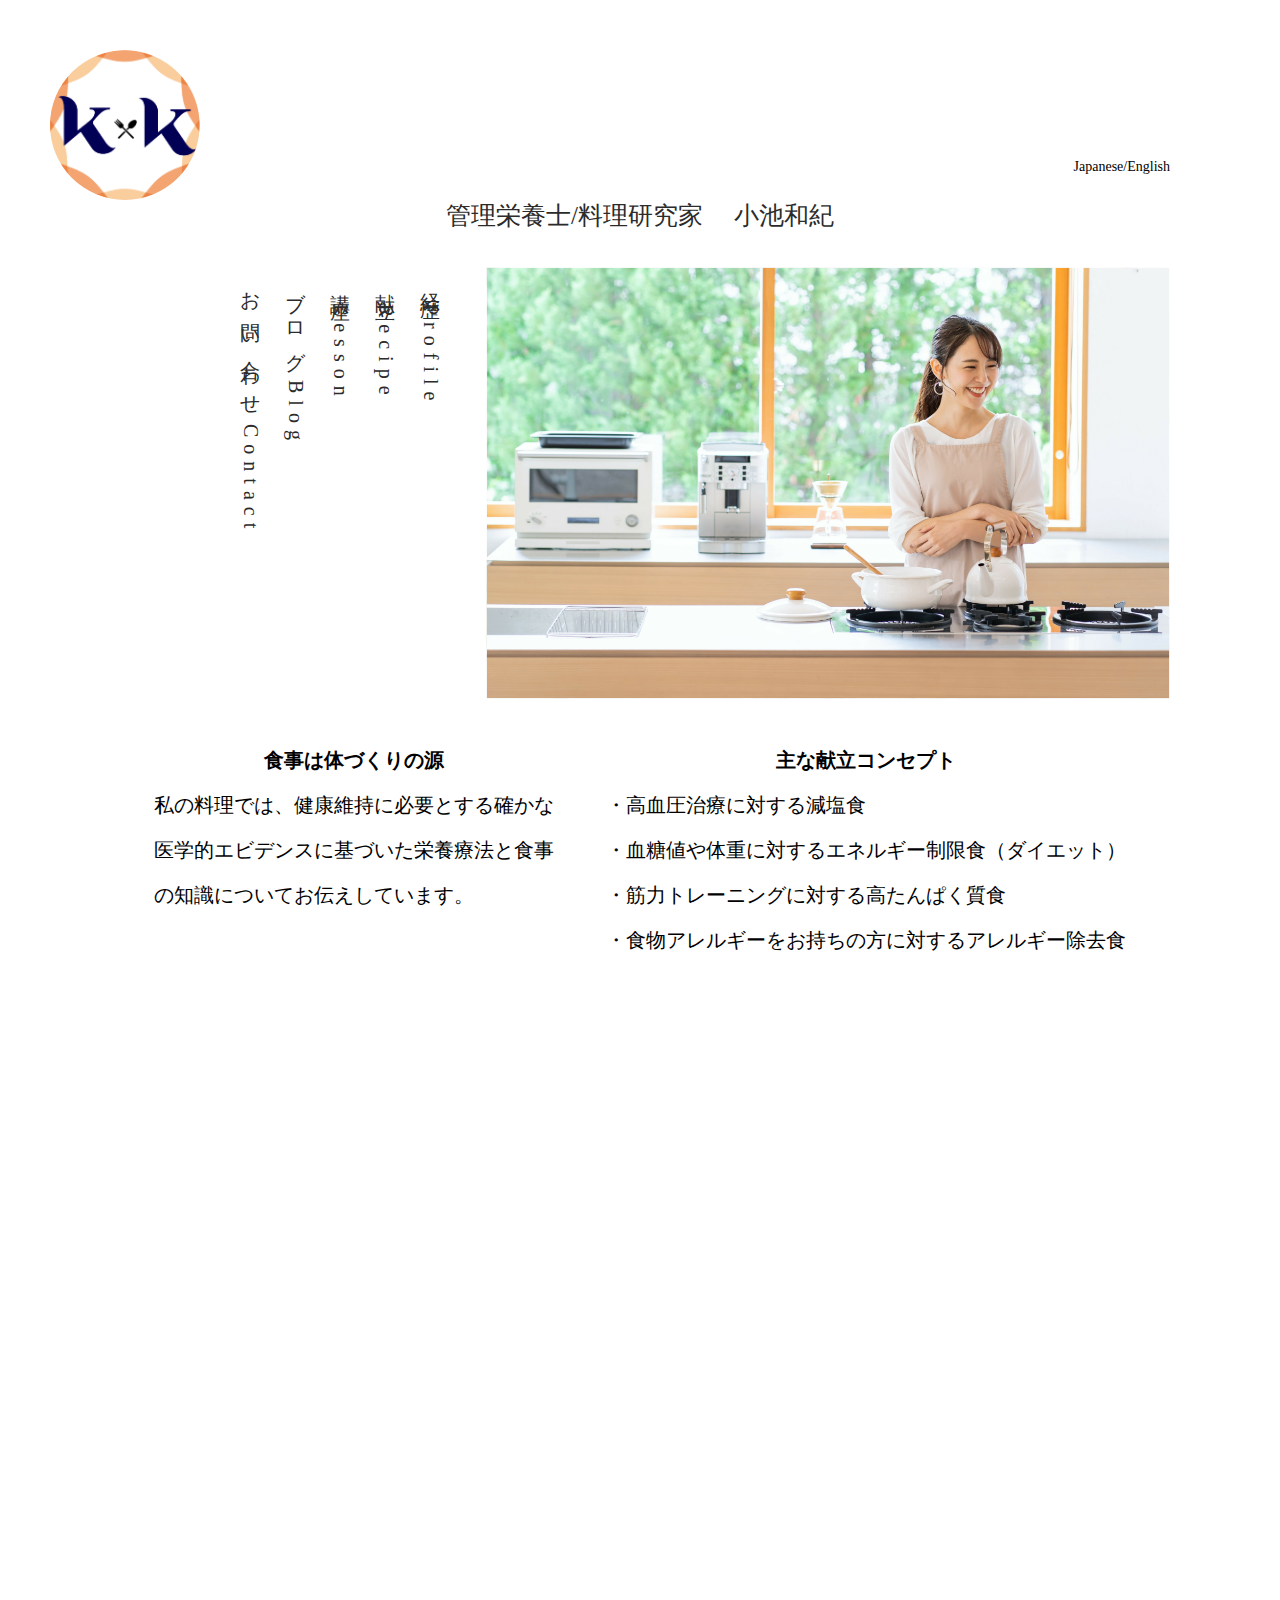
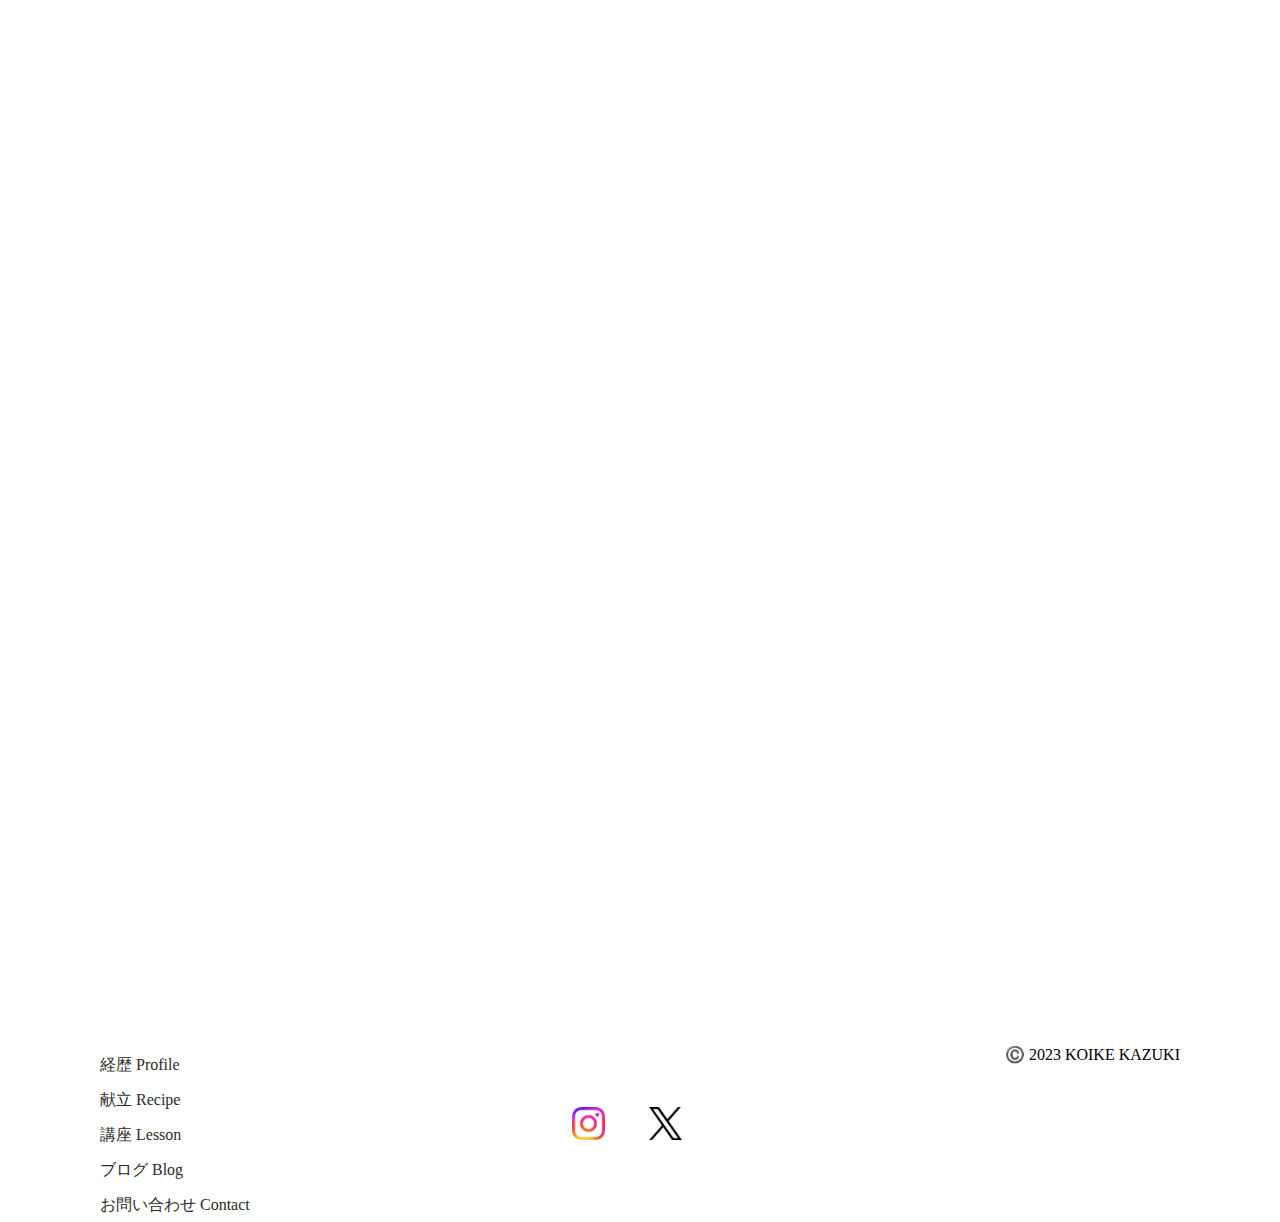
==== commit b1142b70: "Add files via upload" ====
--- a/html/index.html
+++ b/html/index.html
@@ -4,18 +4,19 @@
   <meta charset="utf-8">
   <meta name="viewport" content="width=device-width, initial-scale=1">
   <title>ホーム ｜ 管理栄養士 料理研究家 小池和紀 </title>
-  <link rel="stylesheet" type="text/css" href="../css/reset.css">
-  <link rel="stylesheet" type="text/css" href="../css/FLOCSS.css">
+  <link rel="stylesheet" type="text/css" href="../css/style.css">
   <link rel="icon" href="../img/mv_logo_03.png">
   <script
     src="https://code.jquery.com/jquery-3.7.1.min.js"
     integrity="sha256-/JqT3SQfawRcv/BIHPThkBvs0OEvtFFmqPF/lYI/Cxo="
     crossorigin="anonymous"></script>
+    <script> alert('採用担当者様へ\nこの度は私のポートフォリオサイトを見ていただき誠に有難うございます。\nこのサイトでは、自分のプロフィールと架空の料理研究家を重ねて想定し作成しました。\nテーマは四季を大切にした暖かい印象のサイトです。\n今回はハロウィンも近いため、ハロウィン仕様にしています。\nどうぞよろしくお願い致します。'); </script>
+    <script> alert('【注意！】今回、ブログ、SNSのリンク先は設定していません。'); </script>
   <link href="https://fonts.googleapis.com/css2?family=Zen+Old+Mincho&display=swap" rel="stylesheet">
 </head>
 
 <body>
-<div class="l-wrapper">
+<div class="l-wrapper-1">
 <!-- ヘッダー -->
 <header class="l-header">
 <!-- ヘッダーロゴ -->
@@ -84,23 +85,23 @@
     </div>
 
     <div class="p-indexinfo__contents">
-      <p>2023.11.11【学会発表】<br>第45回日本臨床栄養学会総会・第44回日本臨床栄養協会総会<br>第21回大連合大会にて演題発表を予定しています！</p>
-      <a href="" ><img src="../img/index_info_01.jpeg" alt="食物アレルギー講座" class="p-indexinfo__img"></a>
+      <p>2020.11.22　【市民公開講座】<br>「市民のためのアレルギー基礎知識」にて演題発表しました！</p>
+      <a href="" ><img src="../img/index_info_02.jpeg" alt="学会発表１" class="p-indexinfo__img"></a>
     </div>
 
     <div class="p-indexinfo__contents">
-      <p>2023.11.11【学会発表】<br>第45回日本臨床栄養学会総会・第44回日本臨床栄養協会総会<br>第21回大連合大会にて演題発表を予定しています！</p>
-      <a href="" ><img src="../img/index_info_01.jpeg" alt="食物アレルギー講座" class="p-indexinfo__img"></a>
+      <p>2017.11.14　【学会発表】<br>第54回糖尿病学会近畿地方会にて演題発表しました！</p>
+      <a href="" ><img src="../img/index_info_03.jpeg" alt="学会発表2" class="p-indexinfo__img"></a>
     </div>
 
     <div class="p-indexinfo__contents">
-      <p>2023.11.11【学会発表】<br>第45回日本臨床栄養学会総会・第44回日本臨床栄養協会総会<br>第21回大連合大会にて演題発表を予定しています！</p>
-      <a href="" ><img src="../img/index_info_01.jpeg" alt="食物アレルギー講座" class="p-indexinfo__img"></a>
+      <p>2017.11.14　【学会発表】<br>第54回糖尿病学会近畿地方会にて演題発表しました！</p>
+      <a href="" ><img src="../img/index_info_04.jpeg" alt="学会発表2" class="p-indexinfo__img"></a>
     </div>
 
     <div class="p-indexinfo__contents">
-      <p>2023.11.11【学会発表】<br>第45回日本臨床栄養学会総会・第44回日本臨床栄養協会総会<br>第21回大連合大会にて演題発表を予定しています！</p>
-      <a href="" ><img src="../img/index_info_01.jpeg" alt="食物アレルギー講座" class="p-indexinfo__img"></a>
+      <p>2017.11.14　【学会発表】】<br>第54回糖尿病学会近畿地方会にて演題発表しました！</p>
+      <a href="" ><img src="../img/index_info_05.jpeg" alt="学会発表2" class="p-indexinfo__img"></a>
     </div>
 
     <div class="c-catch">
--- a/css/style.css
+++ b/css/style.css
@@ -0,0 +1,1028 @@
+@charset "UTF-8";
+/* ==========================Foundation=================== */
+/* _reset.scss */
+html, body, div, span, applet, object, iframe,
+h1, h2, h3, h4, h5, h6, p, blockquote, pre,
+a, abbr, acronym, address, big, cite, code,
+del, dfn, em, img, ins, kbd, q, s, samp,
+small, strike, strong, sub, sup, tt, var,
+b, u, i, center,
+dl, dt, dd, ol, ul, li,
+fieldset, form, label, legend,
+table, caption, tbody, tfoot, thead, tr, th, td,
+article, aside, canvas, details, embed,
+figure, figcaption, footer, header, hgroup,
+menu, nav, output, ruby, section, summary,
+time, mark, audio, video {
+  margin: 0;
+  padding: 0;
+  border: 0;
+  font-size: 100%;
+  font: inherit;
+  vertical-align: baseline; }
+
+/* HTML5 display-role reset for older browsers */
+article, aside, details, figcaption, figure,
+footer, header, hgroup, menu, nav, section {
+  display: block; }
+
+body {
+  line-height: 1; }
+
+ol, ul {
+  list-style: none; }
+
+blockquote, q {
+  quotes: none; }
+
+blockquote:before, blockquote:after,
+q:before, q:after {
+  content: '';
+  content: none; }
+
+table {
+  border-collapse: collapse;
+  border-spacing: 0; }
+
+/* _base.scss  */
+a,
+a:active,
+a:focus {
+  color: #2b2b2b;
+  text-decoration: none; }
+
+html, body {
+  width: 100%; }
+
+header, main, footer, section {
+  max-width: 1366px;
+  margin: 0 auto; }
+
+/*========================================
+  footer.scss
+========================================*/
+.l-footer {
+  display: flex;
+  justify-content: space-between;
+  margin-top: 80px; }
+
+/*========================================
+  header.scss
+========================================*/
+.l-header {
+  width: 100%;
+  display: flex;
+  justify-content: space-between; }
+  @media screen and (max-width: 750px) {
+    .l-header {
+      width: 55%; } }
+  @media screen and (max-width: 414px) {
+    .l-header {
+      width: 30%; } }
+
+/*========================================
+l-wrapper.scss
+========================================*/
+.l-wrapper-1 {
+  background-image: url("../img/all_bg_img01.png");
+  background-size: cover;
+  background-repeat: no-repeat; }
+  @media screen and (max-width: 750px) {
+    .l-wrapper-1 {
+      background-size: 100%; } }
+  @media screen and (max-width: 414px) {
+    .l-wrapper-1 {
+      background-size: 100% 100%; } }
+
+.l-wrapper-2 {
+  background-image: url("../img/all_bg_img01.png");
+  background-size: cover;
+  background-repeat: no-repeat; }
+  @media screen and (max-width: 750px) {
+    .l-wrapper-2 {
+      background-size: 100%; } }
+
+.l-wrapper-3 {
+  background-image: url("../img/all_bg_img01.png");
+  background-size: cover;
+  background-repeat: no-repeat; }
+  @media screen and (max-width: 540px) {
+    .l-wrapper-3 {
+      background-size: 100% 100%; } }
+
+/* badge */
+.c-badge {
+  margin: 0 20px;
+  padding: 10px 10px;
+  color: black;
+  font-size: 16px;
+  vertical-align: middle;
+  border-radius: 10px; }
+  @media screen and (max-width: 750px) {
+    .c-badge {
+      font-size: 14px; } }
+  @media screen and (max-width: 414px) {
+    .c-badge {
+      font-size: 10px;
+      margin: 0 5px 0 20px; } }
+
+/* button */
+.c-button__SNS {
+  width: 33px;
+  height: 33px;
+  padding: 20px; }
+
+.c-button__SNS:hover {
+  transform: scale(1.2);
+  transition-duration: 0.5s; }
+
+.c-button__submit {
+  float: right;
+  margin-right: 200px;
+  background-color: #ffbd80;
+  color: #fff;
+  font-size: 18px;
+  width: 100px;
+  height: 50px;
+  border: none;
+  border-radius: 5px;
+  transition: all .3s ease-out; }
+  @media screen and (max-width: 750px) {
+    .c-button__submit {
+      font-size: 16px;
+      width: 80px;
+      height: 30px;
+      margin: -15px 0 0 110px; } }
+
+.c-button__submit:hover {
+  transform: translateX(5px) translateY(-5px);
+  color: #000;
+  font-size: 18px; }
+
+/* catchbutton */
+.c-catch {
+  margin-top: 40px;
+  margin-right: 15px;
+  display: flex;
+  align-items: center;
+  justify-content: center; }
+  @media screen and (max-width: 750px) {
+    .c-catch {
+      font-size: 12px; } }
+  .c-catch::before {
+    border-top: 1px solid;
+    content: "";
+    width: 3em;
+    margin-right: 1em; }
+  .c-catch a {
+    transition: all .3s ease-out; }
+  .c-catch a:hover {
+    transform: translateX(10px) translateY(-10px);
+    color: white;
+    background: navy;
+    padding: 5px 20px;
+    border-radius: 20px;
+    font-size: 16px; }
+
+/* newicon */
+.c-newicon {
+  position: relative;
+  margin-top: -15px;
+  background: #FDF5E6; }
+  .c-newicon::before {
+    content: "NEW";
+    background-color: orange;
+    padding: 5px 25px; }
+
+/* title */
+.c-title {
+  margin-bottom: 30px;
+  line-height: 30px;
+  margin-left: 100px;
+  display: flex;
+  align-items: center;
+  justify-content: left; }
+  @media screen and (max-width: 750px) {
+    .c-title {
+      display: none; } }
+  .c-title::before {
+    border-top: 1px solid;
+    content: "";
+    width: 3em;
+    margin-right: 1em;
+    margin-left: -20px; }
+
+/*========================================
+  about.scss
+========================================*/
+.p-about {
+  display: flex;
+  justify-content: center;
+  margin: 50px 50px 0 50px; }
+  @media screen and (max-width: 414px) {
+    .p-about {
+      margin: 50px 20px; } }
+  .p-about__title {
+    text-align: center;
+    font-size: 25px;
+    font-family: YuMincho; }
+    @media screen and (max-width: 750px) {
+      .p-about__title {
+        font-size: 20px;
+        margin-top: 30px;
+        text-align: center; } }
+  .p-about__nav {
+    writing-mode: vertical-rl;
+    line-height: 45px;
+    font-family: Yumincho;
+    font-size: 20px;
+    letter-spacing: 7px; }
+    @media screen and (max-width: 750px) {
+      .p-about__nav {
+        display: none; } }
+  .p-about__nav a {
+    transition: all .3s ease-out; }
+  .p-about__nav a:hover {
+    transform: translateY(10px);
+    background: orange;
+    color: white;
+    padding: 15px;
+    border-radius: 20px; }
+  .p-about__img {
+    list-style: none;
+    position: relative;
+    width: 650px;
+    height: 410px;
+    overflow: hidden;
+    margin: 0 -100px 30px 50px;
+    transform: scale(1.05); }
+    @media screen and (max-width: 750px) {
+      .p-about__img {
+        margin: initial; } }
+    @media screen and (max-width: 414px) {
+      .p-about__img {
+        height: 300px; } }
+    .p-about__img img {
+      position: absolute;
+      width: 100%;
+      height: 100%;
+      transition: 4s linear transform .4s;
+      object-fit: cover; }
+    .p-about__img .zoom {
+      transform: scale(1.05); }
+  .p-about__contents {
+    display: flex;
+    justify-content: space-around;
+    width: 80%;
+    margin: 20px auto;
+    font-size: 20px;
+    line-height: 45px; }
+    @media screen and (max-width: 750px) {
+      .p-about__contents {
+        width: 90%;
+        font-size: 14px; } }
+    @media screen and (max-width: 414px) {
+      .p-about__contents {
+        display: initial;
+        text-align: center; } }
+  .p-about__explain > h2,
+  .p-about__concept > h3 {
+    font-weight: bold;
+    text-align: center; }
+
+@media screen and (max-width: 750px) {
+  .p-about__concept {
+    width: 57%; } }
+
+@media screen and (max-width: 414px) {
+  .p-about__concept {
+    width: 100%;
+    margin: 50px 0 50px 15px;
+    text-align: left; } }
+
+/*========================================
+contact.scss
+========================================*/
+.p-contact {
+  margin: 0 auto; }
+  @media screen and (max-width: 750px) {
+    .p-contact {
+      width: 100%; } }
+  .p-contact > h2 {
+    margin: 0 auto;
+    text-align: center;
+    font-size: 20px;
+    border-bottom: 1px solid;
+    width: 60%; }
+    @media screen and (max-width: 414px) {
+      .p-contact > h2 {
+        font-size: 14px; } }
+  .p-contact__img {
+    text-align: center; }
+  .p-contact__img > img {
+    width: 800px;
+    height: 400px; }
+    @media screen and (max-width: 750px) {
+      .p-contact__img > img {
+        width: 90%;
+        height: 350px; } }
+    @media screen and (max-width: 414px) {
+      .p-contact__img > img {
+        height: 250px;
+        margin-top: 30px; } }
+  .p-contact__form {
+    width: 80%;
+    margin: 0 auto; }
+  .p-contact__input {
+    font-size: 16px;
+    display: block;
+    margin: 20px auto;
+    height: 50px;
+    width: 60%;
+    border: 3px solid #f6f5f4;
+    border-radius: 4px;
+    outline: none; }
+    @media screen and (max-width: 750px) {
+      .p-contact__input {
+        font-size: 12px;
+        width: 80%; } }
+  .p-contact__textarea {
+    font-size: 16px;
+    display: block;
+    margin: 20px auto;
+    height: 150px;
+    width: 60%;
+    border: 3px solid #f6f5f4;
+    border-radius: 4px;
+    outline: none; }
+    @media screen and (max-width: 750px) {
+      .p-contact__textarea {
+        font-size: 12px;
+        width: 80%; } }
+
+/*========================================
+  footer.scss
+========================================*/
+.p-footer__nav {
+  margin-left: 100px;
+  line-height: 35px; }
+  @media screen and (max-width: 750px) {
+    .p-footer__nav {
+      display: none; } }
+
+.p-footer__copyright {
+  margin-right: 100px; }
+  @media screen and (max-width: 750px) {
+    .p-footer__copyright {
+      margin: -30px 70px 20px 0; } }
+  @media screen and (max-width: 414px) {
+    .p-footer__copyright {
+      font-size: 12px;
+      margin: 30px 25px 20px  0; } }
+
+/*========================================
+  header.scss
+========================================*/
+.p-header__logo {
+  width: 150px;
+  height: 150px;
+  margin: 50px 0 0 50px;
+  border-radius: 100px; }
+  @media screen and (max-width: 750px) {
+    .p-header__logo {
+      margin: 50px 0 0 0px; } }
+  @media screen and (max-width: 414px) {
+    .p-header__logo {
+      margin: 50px 0 0 30px;
+      width: 100px;
+      height: auto; } }
+
+.p-header__lang {
+  font-size: 14px;
+  text-align: right;
+  margin: 160px 110px 0 0; }
+  @media screen and (max-width: 750px) {
+    .p-header__lang {
+      margin: 130px 0 0 100px; } }
+  @media screen and (max-width: 414px) {
+    .p-header__lang {
+      font-size: 12px;
+      margin: 140px 0 0 0; } }
+
+.p-header__nav {
+  width: 400px;
+  display: flex;
+  justify-content: space-between;
+  margin-top: 110px; }
+  @media screen and (max-width: 750px) {
+    .p-header__nav {
+      display: none; } }
+
+.p-header__nav a {
+  position: relative;
+  display: inline-block;
+  text-decoration: none; }
+
+.p-header__nav a:hover {
+  transition: all .3s ease-out;
+  color: navy;
+  font-weight: bold;
+  font-size: 18px; }
+
+.p-header__nav::after {
+  position: absolute;
+  bottom: -6px;
+  left: 0;
+  content: '';
+  width: 100%;
+  height: 3px;
+  background: #000000;
+  transform: scale(0, 1);
+  transform-origin: left top;
+  transition: transform .3s; }
+
+.p-header__nav a:hover::after {
+  transform: scale(1, 1); }
+
+/*========================================
+indexinfo.scss
+========================================*/
+.p-indexinfo__contents {
+  display: flex;
+  justify-content: space-between;
+  line-height: 30px;
+  width: 60%;
+  border-bottom: 2px dashed #ffbd80;
+  margin: 40px auto; }
+  @media screen and (max-width: 750px) {
+    .p-indexinfo__contents {
+      font-size: 14px;
+      width: 90%;
+      margin: 0 0 0px 40px; } }
+  @media screen and (max-width: 414px) {
+    .p-indexinfo__contents {
+      margin: 0 0 0px 20px; } }
+
+.p-indexinfo__img {
+  width: 310px;
+  height: 120px;
+  margin-top: -30px;
+  border-radius: 10%; }
+  @media screen and (max-width: 750px) {
+    .p-indexinfo__img {
+      width: 260px;
+      height: 100px;
+      margin-top: 10px; } }
+  @media screen and (max-width: 750px) and (max-width: 414px) {
+    .p-indexinfo__img {
+      display: none; } }
+
+.p-indexinfo__img:hover {
+  box-shadow: 10px 10px 10px rgba(0, 0, 0, 0.5);
+  transform: translateY(-3px);
+  transition-duration: 0.5s; }
+
+/*========================================
+indexrecipe.scss
+========================================*/
+.p-indexrecipe__contents {
+  display: flex;
+  flex-wrap: wrap;
+  justify-content: center; }
+
+.p-indexrecipe__img {
+  width: 350px;
+  height: 250px;
+  margin: 20px 30px 50px 40px;
+  border-radius: 10%; }
+  @media screen and (max-width: 750px) {
+    .p-indexrecipe__img {
+      width: 300px;
+      margin: 20px; } }
+
+.p-indexrecipe__img:hover {
+  box-shadow: 10px 10px 10px rgba(0, 0, 0, 0.5);
+  transform: translateY(-3px);
+  transition-duration: 0.5s; }
+
+/*========================================
+lesson.scss
+========================================*/
+.p-lesson__index {
+  display: flex;
+  justify-content: center;
+  margin: 20px auto; }
+  @media screen and (max-width: 414px) {
+    .p-lesson__index {
+      display: initial;
+      width: 100%; } }
+
+.p-lesson__index-img {
+  width: 600px;
+  height: 350px; }
+  @media screen and (max-width: 750px) {
+    .p-lesson__index-img {
+      width: 65%;
+      height: auto; } }
+  @media screen and (max-width: 414px) {
+    .p-lesson__index-img {
+      margin: initial;
+      width: 88%;
+      height: 250px;
+      margin-left: 24px;
+      margin-top: 30px; } }
+
+.p-lesson__index-list {
+  font-size: 20px;
+  line-height: 30px;
+  margin: 100px 0 0 25px; }
+  @media screen and (max-width: 750px) {
+    .p-lesson__index-list {
+      font-size: 16px;
+      line-height: 20px;
+      width: 145px; } }
+  @media screen and (max-width: 414px) {
+    .p-lesson__index-list {
+      margin: initial;
+      margin-top: 30px;
+      width: initial;
+      text-align: center; } }
+
+.p-lesson__contents {
+  width: 90%;
+  display: flex;
+  justify-content: center; }
+  @media screen and (max-width: 750px) {
+    .p-lesson__contents {
+      width: 97%; } }
+  @media screen and (max-width: 414px) {
+    .p-lesson__contents {
+      display: initial; } }
+
+.p-lesson__about-img {
+  width: 500px;
+  height: 300px;
+  margin: 100px 10px 0 50px; }
+  @media screen and (max-width: 750px) {
+    .p-lesson__about-img {
+      width: 290px;
+      height: 210px;
+      margin: 200px 0 0 25px; } }
+  @media screen and (max-width: 414px) {
+    .p-lesson__about-img {
+      margin: 30px 0 -20px 50px; } }
+
+.p-lesson__schedule-img {
+  width: 450px;
+  height: 300px; }
+  @media screen and (max-width: 750px) {
+    .p-lesson__schedule-img {
+      width: 300px;
+      height: 210px;
+      margin: 100px 55px 0 -50px; } }
+  @media screen and (max-width: 414px) {
+    .p-lesson__schedule-img {
+      display: none; } }
+
+.p-lesson__about, .p-lesson__schedule {
+  line-height: 40px;
+  font-size: 16px;
+  font-family: YuMincho;
+  margin: 0 30px; }
+  @media screen and (max-width: 750px) {
+    .p-lesson__about, .p-lesson__schedule {
+      margin: initial;
+      margin-right: 20px; } }
+  @media screen and (max-width: 414px) {
+    .p-lesson__about, .p-lesson__schedule {
+      width: 90%;
+      margin: 25px; } }
+
+.p-lesson__schedule {
+  margin: 40px; }
+  @media screen and (max-width: 414px) {
+    .p-lesson__schedule {
+      margin: 20px; } }
+
+.p-lesson__about > h1, .p-lesson__about > h2,
+.p-lesson__schedule > h1, .p-lesson__schedule > h2 {
+  padding: 10px;
+  font-size: 20px; }
+
+@media screen and (max-width: 750px) {
+  .p-lesson__about > h2 {
+    font-size: 16px;
+    text-align: center; } }
+
+@media screen and (max-width: 750px) {
+  .p-lesson__schedule > h2 {
+    font-size: 16px; } }
+
+@media screen and (max-width: 414px) {
+  .p-lesson__schedule > h2 {
+    font-size: 16px;
+    text-align: center; } }
+
+@media screen and (max-width: 414px) {
+  .p-lesson__schedule > p {
+    text-align: center; } }
+
+.p-lesson__next {
+  margin: -20px 0 20px -30px; }
+  @media screen and (max-width: 750px) {
+    .p-lesson__next {
+      font-size: 12px;
+      width: 400px; } }
+
+.p-lesson__next > p {
+  width: 360px;
+  text-align: center; }
+
+/*========================================
+profile.scss
+========================================*/
+.p-profile {
+  display: flex;
+  justify-content: space-around;
+  width: 93%; }
+  @media screen and (max-width: 414px) {
+    .p-profile {
+      display: initial;
+      text-align: center; } }
+  .p-profile__img {
+    width: 600px;
+    height: 350px;
+    margin: 0 0 80px 220px; }
+    @media screen and (max-width: 750px) {
+      .p-profile__img {
+        width: 400px;
+        height: 250px;
+        margin: 50px 0 0 20px; } }
+    @media screen and (max-width: 414px) {
+      .p-profile__img {
+        width: 90%;
+        margin: 30px 0; } }
+  .p-profile__name > p {
+    font-size: 14px;
+    text-align: center; }
+  .p-profile__name > h1 {
+    font-size: 25px;
+    text-align: center; }
+    @media screen and (max-width: 750px) {
+      .p-profile__name > h1 {
+        font-size: 20px; } }
+  .p-profile__skillandlicense {
+    line-height: 35px; }
+    @media screen and (max-width: 750px) {
+      .p-profile__skillandlicense {
+        font-size: 12px; } }
+  .p-profile__license > h2,
+  .p-profile__skill > h3 {
+    text-align: center; }
+  .p-profile__license > ul,
+  .p-profile__skill > ul {
+    margin-left: 60px; }
+    @media screen and (max-width: 750px) {
+      .p-profile__license > ul,
+      .p-profile__skill > ul {
+        margin: initial;
+        line-height: 25px;
+        text-align: center; } }
+  .p-profile__license {
+    margin: 30px 0 30px 0; }
+    @media screen and (max-width: 750px) {
+      .p-profile__license {
+        margin: initial; } }
+  @media screen and (max-width: 414px) {
+    .p-profile__contents {
+      margin: 30px 0; } }
+  .p-profile__contents > p {
+    border-bottom: 1px solid;
+    line-height: 50px;
+    width: 50%;
+    text-align: left;
+    margin: 0 auto; }
+    @media screen and (max-width: 750px) {
+      .p-profile__contents > p {
+        width: 87%; } }
+    @media screen and (max-width: 414px) {
+      .p-profile__contents > p {
+        font-size: 14px;
+        line-height: 30px;
+        margin: 30px auto; } }
+  .p-profile__hobbyex {
+    margin-top: -30px; }
+  .p-profile__hobby, .p-profile__hobbyex {
+    display: flex;
+    justify-content: space-around;
+    margin: 20px 50px 50px 30px; }
+  @media screen and (max-width: 750px) {
+    .p-profile__hobby {
+      margin: 20px 20px 0 20px; } }
+  @media screen and (max-width: 414px) {
+    .p-profile__hobby {
+      display: initial; } }
+  .p-profile__hobbyimg {
+    width: 400px;
+    height: 300px; }
+    @media screen and (max-width: 750px) {
+      .p-profile__hobbyimg {
+        width: 210px;
+        height: 150px;
+        margin: 0 10px; } }
+    @media screen and (max-width: 414px) {
+      .p-profile__hobbyimg {
+        width: 280px;
+        height: 180px;
+        margin: 20px 45px; } }
+  .p-profile__hobbyimg:hover {
+    box-shadow: 10px 10px 10px rgba(0, 0, 0, 0.5);
+    transform: translateY(-3px);
+    transition-duration: 0.5s; }
+  @media screen and (max-width: 414px) {
+    .p-profile .p-profile__hobbyex {
+      display: none; } }
+
+/*========================================
+recipe.scss
+========================================*/
+.p-recipe__contents {
+  display: flex;
+  justify-content: space-around;
+  line-height: 35px; }
+  @media screen and (max-width: 750px) {
+    .p-recipe__contents {
+      margin: 30px 30px 0 30px; } }
+  @media screen and (max-width: 414px) {
+    .p-recipe__contents {
+      display: initial; } }
+
+@media screen and (max-width: 750px) {
+  .p-recipe__contents > h3,
+  .p-recipe__contents > p {
+    font-size: 14px;
+    line-height: 30px; } }
+
+.p-recipe__img {
+  width: 380px;
+  height: 240px; }
+  @media screen and (max-width: 750px) {
+    .p-recipe__img {
+      width: 340px;
+      height: 210px;
+      margin: 15px; } }
+
+.p-recipe__img:hover {
+  transform: scale(1.3);
+  transition-duration: 0.5s; }
+
+.p-recipe__materialandnutrition {
+  display: flex;
+  justify-content: space-around;
+  margin-top: 20px;
+  margin-right: 130px; }
+  @media screen and (max-width: 750px) {
+    .p-recipe__materialandnutrition {
+      margin: initial; } }
+  @media screen and (max-width: 414px) {
+    .p-recipe__materialandnutrition {
+      display: flex;
+      justify-content: space-around;
+      width: 80%;
+      margin-left: 40px; } }
+
+.p-recipe__material {
+  margin-right: 50px; }
+
+.p-recipe__point {
+  width: 35%;
+  margin-left: 50px; }
+
+@media screen and (max-width: 750px) {
+  .p-recipe__method {
+    width: 43%; } }
+
+@media screen and (max-width: 414px) {
+  .p-recipe__method {
+    width: 51%;
+    font-size: 12px; } }
+
+@media screen and (max-width: 750px) {
+  .p-recipe__point {
+    margin: initial;
+    width: 40%; } }
+
+@media screen and (max-width: 414px) {
+  .p-recipe__point > p {
+    font-size: 12px; } }
+
+.p-recipe__method > h5 {
+  font-size: 20px; }
+  @media screen and (max-width: 750px) {
+    .p-recipe__method > h5 {
+      font-size: 14px; } }
+  @media screen and (max-width: 414px) {
+    .p-recipe__method > h5 {
+      font-size: 14px;
+      text-align: center; } }
+
+.p-recipe__point > h6 {
+  font-size: 20px; }
+  @media screen and (max-width: 750px) {
+    .p-recipe__point > h6 {
+      font-size: 14px; } }
+  @media screen and (max-width: 414px) {
+    .p-recipe__point > h6 {
+      font-size: 14px;
+      text-align: center; } }
+
+.p-recipe__methodandpoint {
+  display: flex;
+  justify-content: space-around;
+  line-height: 40px;
+  margin: 20px 150px; }
+  @media screen and (max-width: 750px) {
+    .p-recipe__methodandpoint {
+      margin: initial;
+      font-size: 14px; } }
+  @media screen and (max-width: 414px) {
+    .p-recipe__methodandpoint {
+      width: 86%;
+      margin: -30px 30px 30px 30px; } }
+
+@media screen and (max-width: 750px) {
+  .p-recipe__method > li {
+    font-size: 14px;
+    line-height: 30px; } }
+
+/*========================================
+recipeex.scss
+========================================*/
+.p-recipeex {
+  line-height: 40px;
+  margin: -100px 0 100px 0; }
+  @media screen and (max-width: 750px) {
+    .p-recipeex {
+      margin-top: 40px; } }
+  @media screen and (max-width: 414px) {
+    .p-recipeex {
+      margin: initial; } }
+
+.p-recipeex > li {
+  border-bottom: 1px solid;
+  width: 600px;
+  margin: 0 auto; }
+  @media screen and (max-width: 750px) {
+    .p-recipeex > li {
+      font-size: 14px; } }
+  @media screen and (max-width: 414px) {
+    .p-recipeex > li {
+      width: 95%;
+      font-size: 10px; } }
+
+/*========================================
+  SNS.scss
+========================================*/
+.p-SNS__button {
+  margin: 40px 20px 0 20px; }
+  @media screen and (max-width: 750px) {
+    .p-SNS__button {
+      margin: -60px 0 0 100px; } }
+  @media screen and (max-width: 414px) {
+    .p-SNS__button {
+      margin: 0 0 20px 40px; } }
+
+/*========================================
+badge.scss
+========================================*/
+.u-badge {
+  /*1. pink */
+  /*2. blue */
+  /*3. orange */
+  /*4. skyblue */
+  /*5. lightorange */
+  /*6. lightgreen */
+  /*7. yellow */ }
+  .u-badge__color1 {
+    background: #fac3ea; }
+  .u-badge__color2 {
+    background: #7acee6; }
+  .u-badge__color3 {
+    background: #f2af29; }
+  .u-badge__color4 {
+    background: #b4f6fa; }
+  .u-badge__color5 {
+    background: #fcb756; }
+  .u-badge__color6 {
+    background: #7efa6b; }
+  .u-badge__color7 {
+    background: #fcfa53; }
+
+/* ===============================画面アニメーション処理 =========================*/
+.u-fade-type-up {
+  transform: translateY(50px);
+  opacity: 0; }
+
+/* トリガー発火でis-activeを付与 */
+.u-fade-type-up.is-active {
+  transition: .6s;
+  transform: translateY(0);
+  opacity: 1; }
+
+.drawer_hidden {
+  display: none; }
+
+/* ハンバーガーメニュー表示非表示 */
+.nav {
+  display: none; }
+
+@media screen and (max-width: 750px) {
+  .nav {
+    display: initial; } }
+
+/* 設置スペース */
+.drawer_open {
+  margin: 30px 0 0 -150px;
+  display: flex;
+  height: 60px;
+  width: 60px;
+  justify-content: center;
+  align-items: center;
+  position: relative;
+  z-index: 100;
+  cursor: pointer; }
+
+@media screen and (max-width: 750px) {
+  .drawer_open {
+    margin: 65px 0 0 -110px; } }
+
+@media screen and (max-width: 414px) {
+  .drawer_open {
+    margin: 65px 0 0 -80px; } }
+
+/* ハンバーガーメニューのアイコン */
+.drawer_open span,
+.drawer_open span:before,
+.drawer_open span:after {
+  content: '';
+  display: block;
+  height: 3px;
+  width: 30px;
+  border-radius: 3px;
+  background: #333;
+  transition: 0.5s;
+  position: absolute; }
+
+/* 三本線の一番上の棒の位置調整 */
+.drawer_open span:before {
+  bottom: 8px;
+  margin-left: 8px; }
+
+/* 三本線の一番下の棒の位置調整 */
+.drawer_open span:after {
+  top: 8px;
+  margin-left: 8px; }
+
+/* アイコンがクリックされたら真ん中の線を透明にする */
+#drawer_input:checked ~ .drawer_open span {
+  background: rgba(255, 255, 255, 0); }
+
+/* アイコンがクリックされたらアイコンが×印になように上下の線を回転 */
+#drawer_input:checked ~ .drawer_open span::before {
+  bottom: 0;
+  transform: rotate(45deg); }
+
+#drawer_input:checked ~ .drawer_open span::after {
+  top: 0;
+  transform: rotate(-45deg); }
+
+/* メニューのデザイン*/
+.nav_content {
+  width: 100%;
+  height: 100%;
+  position: fixed;
+  top: 0;
+  left: 100%;
+  z-index: 99;
+  background: orange;
+  transition: .5s;
+  text-align: center;
+  line-height: 60px;
+  opacity: 95%; }
+
+/* メニュー黒ポチを消す */
+.nav_list {
+  width: 40%;
+  font-size: 20px;
+  margin-top: 120px;
+  list-style: none;
+  font-family: 'Amatic SC', cursive; }
+
+@media screen and (max-width: 750px) {
+  .nav_list {
+    font-size: 14px; } }
+
+/* アイコンがクリックされたらメニューを表示 */
+#drawer_input:checked ~ .nav_content {
+  left: 60%;
+  /* メニューを画面に入れる */ }
